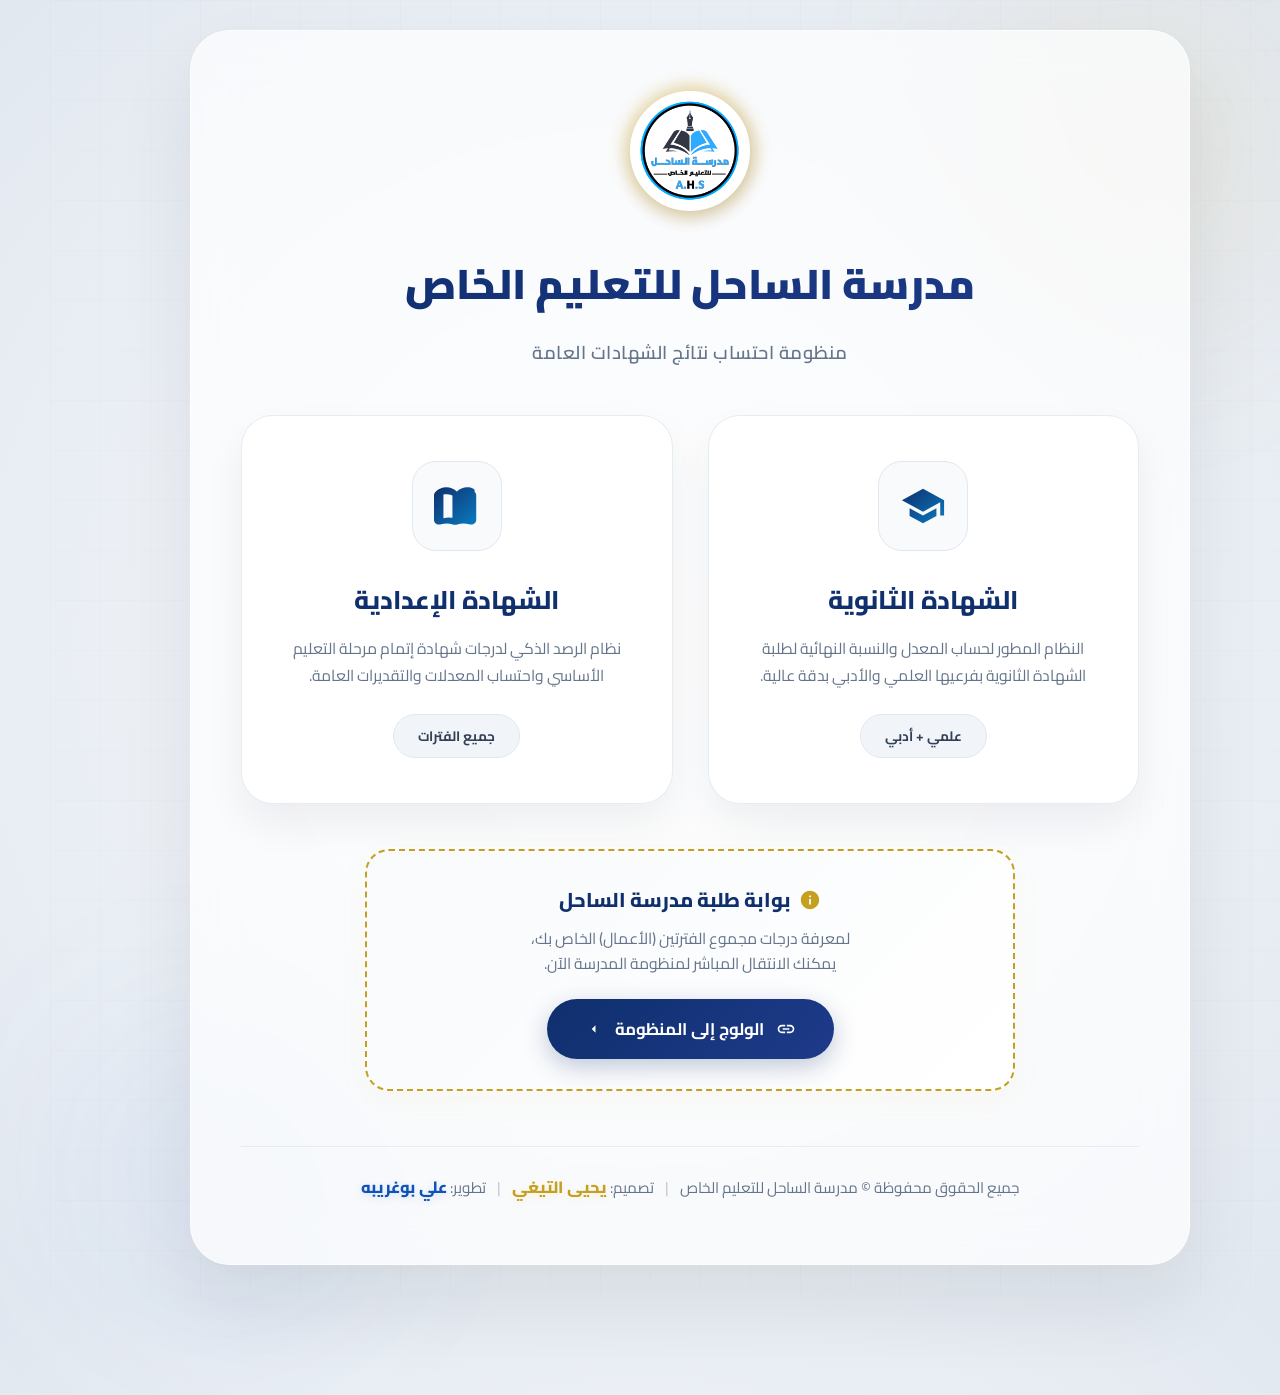
==== index.html @ 8db750b8 "Add files via upload" ====
<!DOCTYPE html>
<html lang="ar" dir="rtl">
<head>
    <meta charset="UTF-8">
    <meta name="viewport" content="width=device-width, initial-scale=1.0">
    <title>منظومة احتساب النتائج | مدرسة الساحل للتعليم الخاص</title>
    <link href="https://fonts.googleapis.com/css2?family=Cairo:wght@300;400;600;700;900&display=swap" rel="stylesheet">
    <style>
        :root {
            --primary-blue: #0f52ba;
            --light-blue: #3b82f6;
            --gold: #c5a020;
            --gold-light: #fbe8a6;
            --gold-gradient: linear-gradient(135deg, #d4af37, #aa841c);
            --white: #ffffff;
            --bg-grey: #f4f6f9;
            --text-dark: #1e293b;
            --text-muted: #64748b;
            --card-shadow: 0 20px 40px rgba(15, 23, 42, 0.06);
        }

        * { 
            margin: 0; 
            padding: 0; 
            box-sizing: border-box; 
        }
        
        body {
            font-family: 'Cairo', sans-serif;
            background: radial-gradient(circle at 50% 50%, #f8fafc 0%, #e2e8f0 100%);
            min-height: 100vh;
            display: flex;
            align-items: center;
            justify-content: center;
            padding: 30px 20px;
            color: var(--text-dark);
            overflow-x: hidden;
            position: relative;
        }

        body::before {
            content: '';
            position: absolute;
            inset: 0;
            background-image: linear-gradient(rgba(15, 82, 186, 0.015) 1px, transparent 1px), 
                              linear-gradient(90deg, rgba(15, 82, 186, 0.015) 1px, transparent 1px);
            background-size: 50px 50px;
            z-index: 0;
        }

        .glow-gold {
            position: absolute;
            width: 500px;
            height: 500px;
            background: radial-gradient(circle, rgba(212, 175, 55, 0.12) 0%, transparent 70%);
            top: -100px;
            right: -50px;
            filter: blur(80px);
            z-index: 0;
            animation: float 12s ease-in-out infinite alternate;
        }

        .glow-blue {
            position: absolute;
            width: 450px;
            height: 450px;
            background: radial-gradient(circle, rgba(59, 130, 246, 0.08) 0%, transparent 70%);
            bottom: -100px;
            left: -50px;
            filter: blur(80px);
            z-index: 0;
            animation: float 10s ease-in-out infinite alternate-reverse;
        }

        @keyframes float {
            0% { transform: translateY(0) scale(1); }
            100% { transform: translateY(25px) scale(1.05); }
        }

        .container {
            width: 100%;
            max-width: 1000px;
            background: rgba(255, 255, 255, 0.7);
            backdrop-filter: blur(20px);
            -webkit-backdrop-filter: blur(20px);
            border: 1px solid rgba(255, 255, 255, 0.6);
            border-radius: 40px;
            padding: 60px 50px;
            text-align: center;
            box-shadow: 0 40px 80px rgba(15, 23, 42, 0.08), 
                        0 4px 20px rgba(212, 175, 55, 0.03);
            z-index: 1;
            position: relative;
        }

        .logo-wrapper { 
            margin-bottom: 25px; 
            position: relative;
            display: inline-block;
        }

        .logo-wrapper::after {
            content: '';
            position: absolute;
            inset: -6px;
            border-radius: 50%;
            background: var(--gold-gradient);
            z-index: -1;
            filter: blur(8px);
            opacity: 0.4;
        }

        .logo-img {
            width: 120px;
            height: 120px;
            border-radius: 50%;
            border: 4px solid var(--white);
            object-fit: cover;
            display: block;
            background: var(--white);
            padding: 2px;
            box-shadow: 0 8px 20px rgba(0,0,0,0.05);
        }

        h1 {
            font-size: 2.6rem;
            font-weight: 900;
            margin-bottom: 12px;
            background: linear-gradient(135deg, #0f2f6d 0%, #1e3a8a 100%);
            -webkit-background-clip: text;
            -webkit-text-fill-color: transparent;
            background-clip: text;
        }

        .subtitle {
            font-size: 1.15rem;
            color: var(--text-muted);
            margin-bottom: 45px;
            font-weight: 600;
            letter-spacing: 0.5px;
        }

        .cards-grid {
            display: grid;
            grid-template-columns: repeat(auto-fit, minmax(320px, 1fr));
            gap: 35px;
            margin-top: 15px;
        }
        
        .card {
            background: var(--white);
            padding: 45px 35px;
            border-radius: 32px;
            text-decoration: none;
            transition: all 0.4s cubic-bezier(0.25, 1, 0.5, 1);
            border: 1px solid rgba(226, 232, 240, 0.8);
            display: flex;
            flex-direction: column;
            align-items: center;
            box-shadow: var(--card-shadow);
            position: relative;
        }

        .card::before {
            content: '';
            position: absolute;
            top: 0;
            left: 0;
            width: 100%;
            height: 6px;
            background: var(--gold-gradient);
            transform: scaleX(0);
            transition: transform 0.4s ease;
            border-top-left-radius: 32px;
            border-top-right-radius: 32px;
        }

        .card:hover::before { 
            transform: scaleX(1); 
        }
        
        .card:hover {
            transform: translateY(-10px);
            box-shadow: 0 30px 60px rgba(212, 175, 55, 0.12), 0 10px 20px rgba(15, 82, 186, 0.03);
            border-color: rgba(212, 175, 55, 0.3);
        }

        .icon-wrapper {
            width: 90px;
            height: 90px;
            border-radius: 24px;
            background: #f8fafc;
            border: 1px solid #e2e8f0;
            display: flex;
            align-items: center;
            justify-content: center;
            margin-bottom: 25px;
            transition: all 0.4s ease;
        }

        .card:hover .icon-wrapper {
            transform: scale(1.05) rotate(5deg);
            background: linear-gradient(135deg, #fffbeb 0%, var(--gold-light) 100%);
            border-color: rgba(212, 175, 55, 0.4);
        }

        .icon-wrapper svg {
            width: 46px;
            height: 46px;
        }

        .icon-primary { fill: url(#blueGrad); }
        .card:hover .icon-primary { fill: url(#goldGrad); }

        .card h2 {
            font-size: 1.6rem;
            font-weight: 800;
            margin-bottom: 12px;
            color: #0f2f6d;
            transition: color 0.3s ease;
        }

        .card:hover h2 {
            color: var(--gold);
        }

        .card p {
            color: var(--text-muted);
            font-size: 0.98rem;
            line-height: 1.7;
            margin-bottom: 25px;
            font-weight: 400;
        }

        .card .badge {
            display: inline-block;
            padding: 8px 24px;
            background: #f1f5f9;
            color: #334155;
            border-radius: 100px;
            font-size: 0.85rem;
            font-weight: 700;
            border: 1px solid #e2e8f0;
            transition: all 0.3s ease;
        }

        .card:hover .badge {
            background: var(--gold-gradient);
            color: var(--white);
            border-color: transparent;
            box-shadow: 0 4px 15px rgba(212, 175, 55, 0.25);
        }

        /* ----------------------------------------------------- */
        /* التنسيقات المطورة لقسم استعلام الطلبة والزر التفاعلي الجديد */
        /* ----------------------------------------------------- */
        .student-portal-section {
            margin-top: 45px;
            text-align: center;
        }

        .student-portal-box {
            display: inline-block;
            background: linear-gradient(135deg, #f8fafc, #ffffff);
            border: 2px dashed #c5a020;
            border-radius: 24px;
            padding: 30px 40px;
            width: 100%;
            max-width: 650px;
            box-shadow: 0 10px 30px rgba(212, 175, 55, 0.05);
            transition: border-color 0.3s ease;
        }

        .student-portal-box:hover {
            border-color: #aa841c;
        }

        .student-portal-title {
            font-size: 1.25rem;
            font-weight: 800;
            color: #0f2f6d;
            margin-bottom: 8px;
            display: flex;
            align-items: center;
            justify-content: center;
            gap: 8px;
        }

        .student-portal-desc {
            font-size: 0.98rem;
            color: #64748b;
            margin-bottom: 22px;
            line-height: 1.6;
        }

        /* الزر الاحترافي مع مؤثرات النقر الذكية */
        .student-portal-btn {
            display: inline-flex;
            align-items: center;
            justify-content: center;
            gap: 12px;
            background: linear-gradient(135deg, #0f2f6d 0%, #1e3a8a 100%);
            color: #ffffff;
            padding: 14px 38px;
            border-radius: 100px;
            text-decoration: none;
            font-weight: 700;
            font-size: 1.05rem;
            box-shadow: 0 8px 25px rgba(15, 47, 109, 0.25);
            position: relative;
            overflow: hidden;
            transition: all 0.3s cubic-bezier(0.25, 1, 0.5, 1);
            cursor: pointer;
        }

        /* تأثير التوهج الخارجي عند تحريك مؤشر الفأرة فوق الزر */
        .student-portal-btn:hover {
            transform: translateY(-4px);
            box-shadow: 0 15px 35px rgba(15, 47, 109, 0.35), 0 0 15px rgba(59, 130, 246, 0.2);
            background: linear-gradient(135deg, #12377e 0%, #2547ab 100%);
        }

        /* الكبس الهيدروليكي المرن والمثالي جداً عند نقر الماوس أو اللمس بالأصبع */
        .student-portal-btn:active {
            transform: translateY(1px) scale(0.97);
            box-shadow: 0 4px 10px rgba(15, 47, 109, 0.2);
            transition: all 0.08s ease; /* سرعة استجابة فائقة للنقر */
        }

        /* تحريك ناعم وممتع للسهم عند الإشارة للزر */
        .student-portal-btn .arrow-svg {
            transition: transform 0.3s cubic-bezier(0.25, 1, 0.5, 1);
        }

        .student-portal-btn:hover .arrow-svg {
            transform: translateX(-5px); /* دفع السهم باتجاه النص تفاعلياً */
        }
        
        .student-portal-btn .btn-svg-link {
            width: 20px;
            height: 20px;
            fill: currentColor;
        }

        /* ----------------------------------------------------- */

        .footer {
            margin-top: 55px;
            font-size: 0.95rem;
            color: var(--text-muted);
            border-top: 1px solid rgba(15, 82, 186, 0.08);
            padding-top: 25px;
        }

        .credit-name {
            font-weight: 800;
            font-size: 1.02rem;
            padding-bottom: 2px;
            transition: all 0.3s ease;
            display: inline-block;
        }
        
        .designer-name {
            color: #c5a020; 
            text-shadow: 0 2px 8px rgba(212, 175, 55, 0.15);
        }
        
        .developer-name {
            color: #0f52ba;
            text-shadow: 0 2px 8px rgba(15, 82, 186, 0.15);
        }

        .credit-name:hover {
            transform: translateY(-2px);
            opacity: 0.9;
        }

        @media (max-width: 768px) {
            .container { padding: 40px 24px; border-radius: 30px; }
            h1 { font-size: 2rem; }
            .subtitle { font-size: 1rem; margin-bottom: 30px; }
            .logo-img { width: 100px; height: 100px; }
            .cards-grid { grid-template-columns: 1fr; gap: 25px; }
            .card { padding: 35px 25px; }
            .student-portal-box { padding: 25px 20px; }
        }
    </style>
</head>
<body>

<div class="glow-gold"></div>
<div class="glow-blue"></div>

<svg style="width:0; height:0; position:absolute;" aria-hidden="true">
    <defs>
        <linearGradient id="blueGrad" x1="0%" y1="0%" x2="100%" y2="100%">
            <stop offset="0%" stop-color="#0f2f6d" />
            <stop offset="100%" stop-color="#0a7bc0" />
        </linearGradient>
        <linearGradient id="goldGrad" x1="0%" y1="0%" x2="100%" y2="100%">
            <stop offset="0%" stop-color="#d4af37" />
            <stop offset="100%" stop-color="#aa841c" />
        </linearGradient>
    </defs>
</svg>

<div class="container">
    <div class="logo-wrapper">
        <img src="assets/logo.jpg" alt="شعار مدرسة الساحل" class="logo-img">
    </div>
    <h1>مدرسة الساحل للتعليم الخاص</h1>
    <p class="subtitle">منظومة احتساب نتائج الشهادات العامة</p>
    
    <div class="cards-grid">
        <a href="secondary/index.html" class="card">
            <div class="icon-wrapper">
                <svg viewBox="0 0 24 24">
                    <path class="icon-primary" d="M12 3L1 9l11 6 9-4.91V17h2V9L12 3zM5 13.18v4L12 21l7-3.82v-4L12 17l-7-3.82z"/>
                </svg>
            </div>
            <h2>الشهادة الثانوية</h2>
            <p>النظام المطور لحساب المعدل والنسبة النهائية لطلبة الشهادة الثانوية بفرعيها العلمي والأدبي بدقة عالية.</p>
            <span class="badge">علمي + أدبي</span>
        </a>

        <a href="preparatory/index.html" class="card">
            <div class="icon-wrapper">
                <svg viewBox="0 0 24 24">
                    <path class="icon-primary" d="M12 4.5C10.55 3.12 8.58 2.25 6.42 2.25S2.29 3.12 0.84 4.5c-.53.51-.84 1.21-.84 1.95v12.7c0 1.63 1.57 2.82 3.14 2.45 2.1-.5 4.43-.85 6.27-.1 1.02.42 2.19.42 3.21 0 1.84-.75 4.17-.4 6.27.1 1.57.37 3.14-.82 3.14-2.45V6.45c0-.74-.31-1.44-.84-1.95C21.71 3.12 19.58 2.25 17.42 2.25s-4.13.87-5.58 2.25zM10.5 18.5c-1.6-.68-3.77-.5-5.58-.09V6.02c1.47-.28 3.23-.15 4.7.48v12z"/>
                </svg>
            </div>
            <h2>الشهادة الإعدادية</h2>
            <p>نظام الرصد الذكي لدرجات شهادة إتمام مرحلة التعليم الأساسي واحتساب المعدلات والتقديرات العامة.</p>
            <span class="badge">جميع الفترات</span>
        </a>
    </div>

    <div class="student-portal-section">
        <div class="student-portal-box">
            <h3 class="student-portal-title">
                <svg style="width:22px; height:22px; fill:#c5a020;" viewBox="0 0 24 24">
                    <path d="M12 2C6.48 2 2 6.48 2 12s4.48 10 10 10 10-4.48 10-10S17.52 2 12 2zm1 15h-2v-6h2v6zm0-8h-2V7h2v2z"/>
                </svg>
                بوابة طلبة مدرسة الساحل
            </h3>
            <p class="student-portal-desc">
                لمعرفة درجات مجموع الفترتين (الأعمال) الخاص بك،<br>
                يمكنك الانتقال المباشر لمنظومة المدرسة الآن.
            </p>
            <a href="https://edu-libya.com/student/estelam.php" target="_blank" class="student-portal-btn">
                <svg class="btn-svg-link" viewBox="0 0 24 24">
                    <path d="M3.9 12c0-1.71 1.39-3.1 3.1-3.1h4V7H7c-2.76 0-5 2.24-5 5s2.24 5 5 5h4v-1.9H7c-1.71 0-3.1-1.39-3.1-3.1zM8 13h8v-2H8v2zm9-6h-4v1.9h4c1.71 0 3.1 1.39 3.1 3.1s-1.39 3.1-3.1 3.1h-4V17h4c2.76 0 5-2.24 5-5s-2.24-5-5-5z"/>
                </svg>
                <span>الولوج إلى المنظومة</span>
                <svg class="arrow-svg" style="width: 18px; height: 18px; fill: currentColor;" viewBox="0 0 24 24">
                    <path d="M14 7l-5 5 5 5V7z"/>
                </svg>
            </a>
        </div>
    </div>

    <div class="footer">
        <p>
            جميع الحقوق محفوظة © مدرسة الساحل للتعليم الخاص 
            <span style="opacity: 0.4; margin: 0 8px;">|</span> 
            تصميم: <span class="credit-name designer-name">يحيى التيغي</span> 
            <span style="opacity: 0.4; margin: 0 8px;">|</span> 
            تطوير: <span class="credit-name developer-name">علي بوغريبه</span>
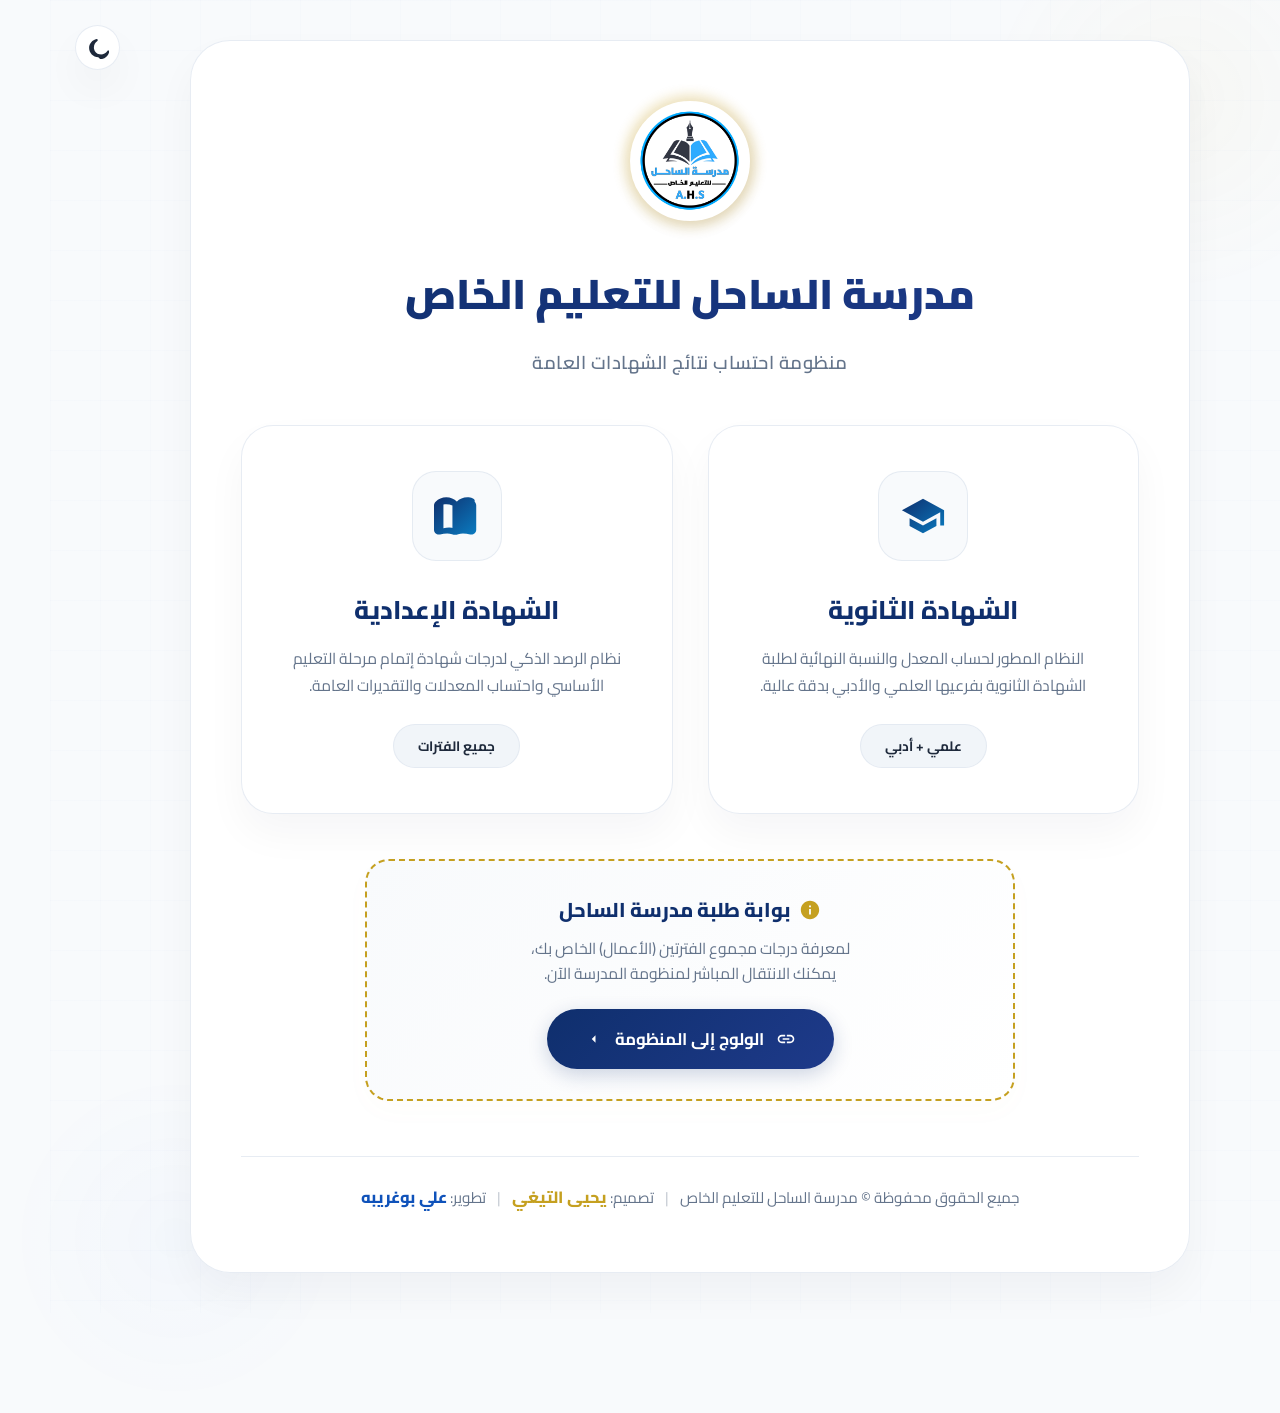
==== commit 5c2f9031: "Add files via upload" ====
--- a/index.html
+++ b/index.html
@@ -2,37 +2,65 @@
 <html lang="ar" dir="rtl">
 <head>
     <meta charset="UTF-8">
-    <meta name="viewport" content="width=device-width, initial-scale=1.0">
+    <meta name="viewport" content="width=device-width, initial-scale=1.0, maximum-scale=1.0, user-scalable=no">
     <title>منظومة احتساب النتائج | مدرسة الساحل للتعليم الخاص</title>
     <link href="https://fonts.googleapis.com/css2?family=Cairo:wght@300;400;600;700;900&display=swap" rel="stylesheet">
     <style>
         :root {
+            /* الألوان الافتراضية (الوضع المضيء) */
+            --bg-body: #f8fafc;
+            --bg-container: rgba(255, 255, 255, 0.96);
+            --bg-card: #ffffff;
+            --bg-badge: #f1f5f9;
+            --bg-portal: linear-gradient(135deg, #f8fafc, #ffffff);
+            --border-color: rgba(226, 232, 240, 0.8);
+            --text-dark: #1e293b;
+            --text-muted: #64748b;
+            --card-title-color: #0f2f6d;
+            --grid-line-color: rgba(15, 82, 186, 0.01);
+            
+            /* ألوان الهوية الثابتة */
             --primary-blue: #0f52ba;
             --light-blue: #3b82f6;
             --gold: #c5a020;
             --gold-light: #fbe8a6;
             --gold-gradient: linear-gradient(135deg, #d4af37, #aa841c);
             --white: #ffffff;
-            --bg-grey: #f4f6f9;
-            --text-dark: #1e293b;
-            --text-muted: #64748b;
-            --card-shadow: 0 20px 40px rgba(15, 23, 42, 0.06);
+            --card-shadow: 0 20px 40px rgba(15, 23, 42, 0.04);
+        }
+
+        /* 🌙 تخصيص ألوان الوضع الليلي عند تفعيل الكلاس dark */
+        [data-theme="dark"] {
+            --bg-body: #0b0f19;
+            --bg-container: rgba(17, 24, 39, 0.95);
+            --bg-card: #1f2937;
+            --bg-badge: #374151;
+            --bg-portal: linear-gradient(135deg, #111827, #1f2937);
+            --border-color: rgba(75, 85, 99, 0.4);
+            --text-dark: #f3f4f6;
+            --text-muted: #9ca3af;
+            --card-title-color: #3b82f6;
+            --grid-line-color: rgba(255, 255, 255, 0.015);
+            --card-shadow: 0 20px 40px rgba(0, 0, 0, 0.3);
         }
 
         * { 
             margin: 0; 
             padding: 0; 
             box-sizing: border-box; 
+            -webkit-tap-highlight-color: transparent;
+            transition: background-color 0.3s ease, border-color 0.3s ease, color 0.3s ease;
         }
         
         body {
             font-family: 'Cairo', sans-serif;
-            background: radial-gradient(circle at 50% 50%, #f8fafc 0%, #e2e8f0 100%);
+            background: var(--bg-body);
             min-height: 100vh;
             display: flex;
+            flex-direction: column;
             align-items: center;
             justify-content: center;
-            padding: 30px 20px;
+            padding: 40px 20px;
             color: var(--text-dark);
             overflow-x: hidden;
             position: relative;
@@ -42,55 +70,91 @@
             content: '';
             position: absolute;
             inset: 0;
-            background-image: linear-gradient(rgba(15, 82, 186, 0.015) 1px, transparent 1px), 
-                              linear-gradient(90deg, rgba(15, 82, 186, 0.015) 1px, transparent 1px);
+            background-image: linear-gradient(var(--grid-line-color) 1px, transparent 1px), 
+                              linear-gradient(90deg, var(--grid-line-color) 1px, transparent 1px);
             background-size: 50px 50px;
             z-index: 0;
+            pointer-events: none;
+        }
+
+        /* 🌗 زر تبديل الوضع (الليلي / المضيء) بتصميم عائم واحترافي */
+        .theme-toggle-btn {
+            position: absolute;
+            top: 25px;
+            left: 25px;
+            width: 45px;
+            height: 45px;
+            border-radius: 50%;
+            background: var(--bg-card);
+            border: 1px solid var(--border-color);
+            cursor: pointer;
+            display: flex;
+            align-items: center;
+            justify-content: center;
+            box-shadow: var(--card-shadow);
+            z-index: 10;
+        }
+
+        .theme-toggle-btn:hover {
+            transform: scale(1.05);
+        }
+
+        .theme-toggle-btn svg {
+            width: 22px;
+            height: 22px;
+            fill: var(--text-dark);
+        }
+
+        /* إخفاء أحد الأيقونات بناءً على الوضع الحالي */
+        .sun-icon { display: none; }
+        [data-theme="dark"] .sun-icon { display: block; fill: #f59e0b; }
+        [data-theme="dark"] .moon-icon { display: none; }
+
+        /* باقي العناصر المحسنة */
+        .glow-gold, .glow-blue {
+            position: absolute;
+            border-radius: 50%;
+            z-index: 0;
+            pointer-events: none;
+            opacity: 0.5;
+            will-change: transform;
         }
 
         .glow-gold {
-            position: absolute;
-            width: 500px;
-            height: 500px;
-            background: radial-gradient(circle, rgba(212, 175, 55, 0.12) 0%, transparent 70%);
+            width: 400px;
+            height: 400px;
+            background: radial-gradient(circle, rgba(212, 175, 55, 0.08) 0%, transparent 70%);
             top: -100px;
             right: -50px;
-            filter: blur(80px);
-            z-index: 0;
             animation: float 12s ease-in-out infinite alternate;
         }
 
         .glow-blue {
-            position: absolute;
-            width: 450px;
-            height: 450px;
-            background: radial-gradient(circle, rgba(59, 130, 246, 0.08) 0%, transparent 70%);
+            width: 350px;
+            height: 350px;
+            background: radial-gradient(circle, rgba(59, 130, 246, 0.05) 0%, transparent 70%);
             bottom: -100px;
             left: -50px;
-            filter: blur(80px);
-            z-index: 0;
             animation: float 10s ease-in-out infinite alternate-reverse;
         }
 
         @keyframes float {
-            0% { transform: translateY(0) scale(1); }
-            100% { transform: translateY(25px) scale(1.05); }
+            0% { transform: translateY(0); }
+            100% { transform: translateY(15px); }
         }
 
         .container {
             width: 100%;
             max-width: 1000px;
-            background: rgba(255, 255, 255, 0.7);
-            backdrop-filter: blur(20px);
-            -webkit-backdrop-filter: blur(20px);
-            border: 1px solid rgba(255, 255, 255, 0.6);
+            background: var(--bg-container);
+            border: 1px solid var(--border-color);
             border-radius: 40px;
             padding: 60px 50px;
             text-align: center;
-            box-shadow: 0 40px 80px rgba(15, 23, 42, 0.08), 
-                        0 4px 20px rgba(212, 175, 55, 0.03);
+            box-shadow: var(--card-shadow);
             z-index: 1;
             position: relative;
+            will-change: transform;
         }
 
         .logo-wrapper { 
@@ -106,8 +170,8 @@
             border-radius: 50%;
             background: var(--gold-gradient);
             z-index: -1;
-            filter: blur(8px);
-            opacity: 0.4;
+            filter: blur(6px);
+            opacity: 0.3;
         }
 
         .logo-img {
@@ -119,27 +183,35 @@
             display: block;
             background: var(--white);
             padding: 2px;
-            box-shadow: 0 8px 20px rgba(0,0,0,0.05);
-        }
-
-        h1 {
-            font-size: 2.6rem;
-            font-weight: 900;
-            margin-bottom: 12px;
-            background: linear-gradient(135deg, #0f2f6d 0%, #1e3a8a 100%);
-            -webkit-background-clip: text;
-            -webkit-text-fill-color: transparent;
-            background-clip: text;
-        }
-
-        .subtitle {
-            font-size: 1.15rem;
-            color: var(--text-muted);
-            margin-bottom: 45px;
-            font-weight: 600;
-            letter-spacing: 0.5px;
-        }
-
+            box-shadow: 0 8px 20px rgba(0,0,0,0.03);
+        }
+
+     h1 {
+    font-size: 2.6rem;
+    font-weight: 900;
+    margin-bottom: 12px;
+    background: linear-gradient(135deg, #0f2f6d 0%, #1e3a8a 100%);
+    -webkit-background-clip: text;
+    -webkit-text-fill-color: transparent;
+    background-clip: text;
+}
+
+/* 🌙 الحل الجذري: تحويل النص إلى لون مضيء وسادة لإلغاء أي اختفاء */
+[data-theme="dark"] h1 {
+    background: none !important;
+    -webkit-background-clip: initial !important;
+    -webkit-text-fill-color: initial !important;
+    background-clip: initial !important;
+    color: #60a5fa !important; /* لون أزرق سماوي مضيء وواضح جداً على الخلفية المظلمة */
+}
+
+.subtitle {
+    font-size: 1.15rem;
+    color: var(--text-muted);
+    margin-bottom: 45px;
+    font-weight: 600;
+    letter-spacing: 0.5px;
+}
         .cards-grid {
             display: grid;
             grid-template-columns: repeat(auto-fit, minmax(320px, 1fr));
@@ -148,12 +220,12 @@
         }
         
         .card {
-            background: var(--white);
+            background: var(--bg-card);
             padding: 45px 35px;
             border-radius: 32px;
             text-decoration: none;
-            transition: all 0.4s cubic-bezier(0.25, 1, 0.5, 1);
-            border: 1px solid rgba(226, 232, 240, 0.8);
+            transition: transform 0.3s cubic-bezier(0.25, 1, 0.5, 1), box-shadow 0.3s ease, border-color 0.3s ease;
+            border: 1px solid var(--border-color);
             display: flex;
             flex-direction: column;
             align-items: center;
@@ -170,18 +242,16 @@
             height: 6px;
             background: var(--gold-gradient);
             transform: scaleX(0);
-            transition: transform 0.4s ease;
+            transition: transform 0.3s ease;
             border-top-left-radius: 32px;
             border-top-right-radius: 32px;
         }
 
-        .card:hover::before { 
-            transform: scaleX(1); 
-        }
+        .card:hover::before { transform: scaleX(1); }
         
         .card:hover {
-            transform: translateY(-10px);
-            box-shadow: 0 30px 60px rgba(212, 175, 55, 0.12), 0 10px 20px rgba(15, 82, 186, 0.03);
+            transform: translateY(-5px);
+            box-shadow: 0 20px 40px rgba(212, 175, 55, 0.08);
             border-color: rgba(212, 175, 55, 0.3);
         }
 
@@ -189,18 +259,19 @@
             width: 90px;
             height: 90px;
             border-radius: 24px;
-            background: #f8fafc;
-            border: 1px solid #e2e8f0;
+            background: var(--bg-body);
+            border: 1px solid var(--border-color);
             display: flex;
             align-items: center;
             justify-content: center;
             margin-bottom: 25px;
-            transition: all 0.4s ease;
+            transition: transform 0.3s ease, background 0.3s ease;
         }
 
         .card:hover .icon-wrapper {
-            transform: scale(1.05) rotate(5deg);
+            transform: scale(1.05) rotate(3deg);
             background: linear-gradient(135deg, #fffbeb 0%, var(--gold-light) 100%);
+            [data-theme="dark"] & { background: #374151; }
             border-color: rgba(212, 175, 55, 0.4);
         }
 
@@ -210,50 +281,42 @@
         }
 
         .icon-primary { fill: url(#blueGrad); }
+        [data-theme="dark"] .icon-primary { fill: #3b82f6; }
         .card:hover .icon-primary { fill: url(#goldGrad); }
 
         .card h2 {
             font-size: 1.6rem;
             font-weight: 800;
             margin-bottom: 12px;
-            color: #0f2f6d;
-            transition: color 0.3s ease;
-        }
-
-        .card:hover h2 {
-            color: var(--gold);
-        }
+            color: var(--card-title-color);
+        }
+
+        .card:hover h2 { color: var(--gold); }
 
         .card p {
             color: var(--text-muted);
             font-size: 0.98rem;
             line-height: 1.7;
             margin-bottom: 25px;
-            font-weight: 400;
         }
 
         .card .badge {
             display: inline-block;
             padding: 8px 24px;
-            background: #f1f5f9;
-            color: #334155;
+            background: var(--bg-badge);
+            color: var(--text-dark);
             border-radius: 100px;
             font-size: 0.85rem;
             font-weight: 700;
-            border: 1px solid #e2e8f0;
-            transition: all 0.3s ease;
+            border: 1px solid var(--border-color);
         }
 
         .card:hover .badge {
             background: var(--gold-gradient);
             color: var(--white);
             border-color: transparent;
-            box-shadow: 0 4px 15px rgba(212, 175, 55, 0.25);
-        }
-
-        /* ----------------------------------------------------- */
-        /* التنسيقات المطورة لقسم استعلام الطلبة والزر التفاعلي الجديد */
-        /* ----------------------------------------------------- */
+        }
+
         .student-portal-section {
             margin-top: 45px;
             text-align: center;
@@ -261,24 +324,19 @@
 
         .student-portal-box {
             display: inline-block;
-            background: linear-gradient(135deg, #f8fafc, #ffffff);
+            background: var(--bg-portal);
             border: 2px dashed #c5a020;
             border-radius: 24px;
             padding: 30px 40px;
             width: 100%;
             max-width: 650px;
-            box-shadow: 0 10px 30px rgba(212, 175, 55, 0.05);
-            transition: border-color 0.3s ease;
-        }
-
-        .student-portal-box:hover {
-            border-color: #aa841c;
+            box-shadow: 0 10px 30px rgba(212, 175, 55, 0.02);
         }
 
         .student-portal-title {
             font-size: 1.25rem;
             font-weight: 800;
-            color: #0f2f6d;
+            color: var(--card-title-color);
             margin-bottom: 8px;
             display: flex;
             align-items: center;
@@ -288,105 +346,80 @@
 
         .student-portal-desc {
             font-size: 0.98rem;
-            color: #64748b;
+            color: var(--text-muted);
             margin-bottom: 22px;
             line-height: 1.6;
         }
 
-        /* الزر الاحترافي مع مؤثرات النقر الذكية */
         .student-portal-btn {
             display: inline-flex;
             align-items: center;
             justify-content: center;
             gap: 12px;
             background: linear-gradient(135deg, #0f2f6d 0%, #1e3a8a 100%);
+            [data-theme="dark"] & { background: linear-gradient(135deg, #3b82f6 0%, #1d4ed8 100%); }
             color: #ffffff;
             padding: 14px 38px;
             border-radius: 100px;
             text-decoration: none;
             font-weight: 700;
             font-size: 1.05rem;
-            box-shadow: 0 8px 25px rgba(15, 47, 109, 0.25);
-            position: relative;
-            overflow: hidden;
-            transition: all 0.3s cubic-bezier(0.25, 1, 0.5, 1);
-            cursor: pointer;
-        }
-
-        /* تأثير التوهج الخارجي عند تحريك مؤشر الفأرة فوق الزر */
+            box-shadow: 0 6px 20px rgba(15, 47, 109, 0.2);
+            transition: all 0.25s ease;
+        }
+
         .student-portal-btn:hover {
-            transform: translateY(-4px);
-            box-shadow: 0 15px 35px rgba(15, 47, 109, 0.35), 0 0 15px rgba(59, 130, 246, 0.2);
-            background: linear-gradient(135deg, #12377e 0%, #2547ab 100%);
-        }
-
-        /* الكبس الهيدروليكي المرن والمثالي جداً عند نقر الماوس أو اللمس بالأصبع */
-        .student-portal-btn:active {
-            transform: translateY(1px) scale(0.97);
-            box-shadow: 0 4px 10px rgba(15, 47, 109, 0.2);
-            transition: all 0.08s ease; /* سرعة استجابة فائقة للنقر */
-        }
-
-        /* تحريك ناعم وممتع للسهم عند الإشارة للزر */
-        .student-portal-btn .arrow-svg {
-            transition: transform 0.3s cubic-bezier(0.25, 1, 0.5, 1);
-        }
-
-        .student-portal-btn:hover .arrow-svg {
-            transform: translateX(-5px); /* دفع السهم باتجاه النص تفاعلياً */
-        }
-        
-        .student-portal-btn .btn-svg-link {
-            width: 20px;
-            height: 20px;
-            fill: currentColor;
-        }
-
-        /* ----------------------------------------------------- */
+            transform: translateY(-2px);
+            box-shadow: 0 10px 25px rgba(15, 47, 109, 0.3);
+        }
+
+        .student-portal-btn .arrow-svg { transition: transform 0.25s ease; }
+        .student-portal-btn:hover .arrow-svg { transform: translateX(-5px); }
+        .student-portal-btn .btn-svg-link { width: 20px; height: 20px; fill: currentColor; }
 
         .footer {
             margin-top: 55px;
             font-size: 0.95rem;
             color: var(--text-muted);
-            border-top: 1px solid rgba(15, 82, 186, 0.08);
+            border-top: 1px solid var(--border-color);
             padding-top: 25px;
         }
 
         .credit-name {
             font-weight: 800;
             font-size: 1.02rem;
-            padding-bottom: 2px;
-            transition: all 0.3s ease;
+            transition: all 0.2s ease;
             display: inline-block;
         }
         
-        .designer-name {
-            color: #c5a020; 
-            text-shadow: 0 2px 8px rgba(212, 175, 55, 0.15);
-        }
-        
-        .developer-name {
-            color: #0f52ba;
-            text-shadow: 0 2px 8px rgba(15, 82, 186, 0.15);
-        }
-
-        .credit-name:hover {
-            transform: translateY(-2px);
-            opacity: 0.9;
-        }
+        .designer-name { color: #c5a020; }
+        .developer-name { color: #0f52ba; [data-theme="dark"] & { color: #60a5fa; } }
+        .credit-name:hover { transform: translateY(-1px); opacity: 0.9; }
 
         @media (max-width: 768px) {
-            .container { padding: 40px 24px; border-radius: 30px; }
-            h1 { font-size: 2rem; }
-            .subtitle { font-size: 1rem; margin-bottom: 30px; }
-            .logo-img { width: 100px; height: 100px; }
-            .cards-grid { grid-template-columns: 1fr; gap: 25px; }
-            .card { padding: 35px 25px; }
-            .student-portal-box { padding: 25px 20px; }
+            body { padding: 20px 14px; justify-content: flex-start; }
+            .container { padding: 40px 20px; border-radius: 26px; margin-top: 50px; }
+            .theme-toggle-btn { top: 15px; left: 15px; width: 40px; height: 40px; }
+            h1 { font-size: 1.75rem; }
+            .subtitle { font-size: 0.98rem; margin-bottom: 30px; }
+            .logo-img { width: 95px; height: 95px; }
+            .cards-grid { grid-template-columns: 1fr; gap: 20px; }
+            .card { padding: 35px 20px; border-radius: 20px; }
+            .student-portal-box { padding: 25px 15px; border-radius: 18px; }
+            .student-portal-btn { width: 100%; padding: 14px 20px; }
         }
     </style>
 </head>
 <body>
+
+<button class="theme-toggle-btn" id="themeToggle" aria-label="تبديل الوضع الليلي">
+    <svg class="moon-icon" viewBox="0 0 24 24">
+        <path d="M12.3 22c-5.5 0-10-4.5-10-10 0-4.8 3.5-8.9 8.2-9.8.5-.1 1 .2 1.2.7.2.5 0 1.1-.4 1.4-2.8 1.9-4.3 5.3-3.6 8.7.6 2.9 2.9 5.2 5.8 5.8 3.4.7 6.8-.8 8.7-3.6.3-.4.9-.6 1.4-.4.5.2.8.7.7 1.2-.9 4.7-5 8.2-9.8 8.2z"/>
+    </svg>
+    <svg class="sun-icon" viewBox="0 0 24 24">
+        <path d="M12 7c-2.8 0-5 2.2-5 5s2.2 5 5 5 5-2.2 5-5-2.2-5-5-5zm0 8c-1.7 0-3-1.3-3-3s1.3-3 3-3 3 1.3 3 3-1.3 3-3 3zm0-11c.6 0 1-.4 1-1V2c0-.6-.4-1-1-1s-1 .4-1 1v1c0 .6.4 1 1 1zm0 16c-.6 0-1 .4-1 1v1c0 .6.4 1 1 1s1-.4 1-1v-1c0-.6-.4-1-1-1zm9-9h-1c-.6 0-1 .4-1 1s.4 1 1 1h1c-.6 0 1-.4 1-1s-.4-1-1-1zm-16 0H4c-.6 0-1 .4-1 1s.4 1 1 1h1c-.6 0 1-.4 1-1s-.4-1-1-1zm14.4-4.8c-.4-.4-1-.4-1.4 0s-.4 1 0 1.4l.7.7c.2.2.4.3.7.3.3 0 .5-.1.7-.3.4-.4.4-1 0-1.4l-.7-.7zm-12.1 12.1l-.7-.7c-.4-.4-1-.4-1.4 0s-.4 1 0 1.4l.7.7c.2.2.5.3.7.3.2 0 .5-.1.7-.3.4-.4.4-1 0-1.4zm0-12.1l-.7.7c-.4.4-.4 1 0 1.4.2.2.4.3.7.3s.5-.1.7-.3l.7-.7c.4-.4.4-1 0-1.4s-1-.4-1.4 0zm11.4 11.4c-.4-.4-1-.4-1.4 0s-.4 1 0 1.4l.7.7c.2.2.5.3.7.3.2 0 .5-.1.7-.3.4-.4.4-1 0-1.4l-.7-.7z"/>
+    </svg>
+</button>
 
 <div class="glow-gold"></div>
 <div class="glow-blue"></div>
@@ -465,4 +498,33 @@
             <span style="opacity: 0.4; margin: 0 8px;">|</span> 
             تصميم: <span class="credit-name designer-name">يحيى التيغي</span> 
             <span style="opacity: 0.4; margin: 0 8px;">|</span> 
-            تطوير: <span class="credit-name developer-name">علي بوغريبه</span>+            تطوير: <span class="credit-name developer-name">علي بوغريبه</span>
+        </p>
+    </div>
+</div>
+
+<script>
+    const themeToggleBtn = document.getElementById('themeToggle');
+    
+    // فحص الذاكرة المحلية لمعرفة ما إذا كان المستخدم قد اختار وضعاً سابقاً
+    const currentTheme = localStorage.getItem('theme');
+    if (currentTheme) {
+        document.documentElement.setAttribute('data-theme', currentTheme);
+    }
+
+    // إضافة مستمع الحدث عند الضغط على الزر
+    themeToggleBtn.addEventListener('click', () => {
+        let theme = document.documentElement.getAttribute('data-theme');
+        
+        if (theme === 'dark') {
+            document.documentElement.setAttribute('data-theme', 'light');
+            localStorage.setItem('theme', 'light');
+        } else {
+            document.documentElement.setAttribute('data-theme', 'dark');
+            localStorage.setItem('theme', 'dark');
+        }
+    });
+</script>
+
+</body>
+</html>
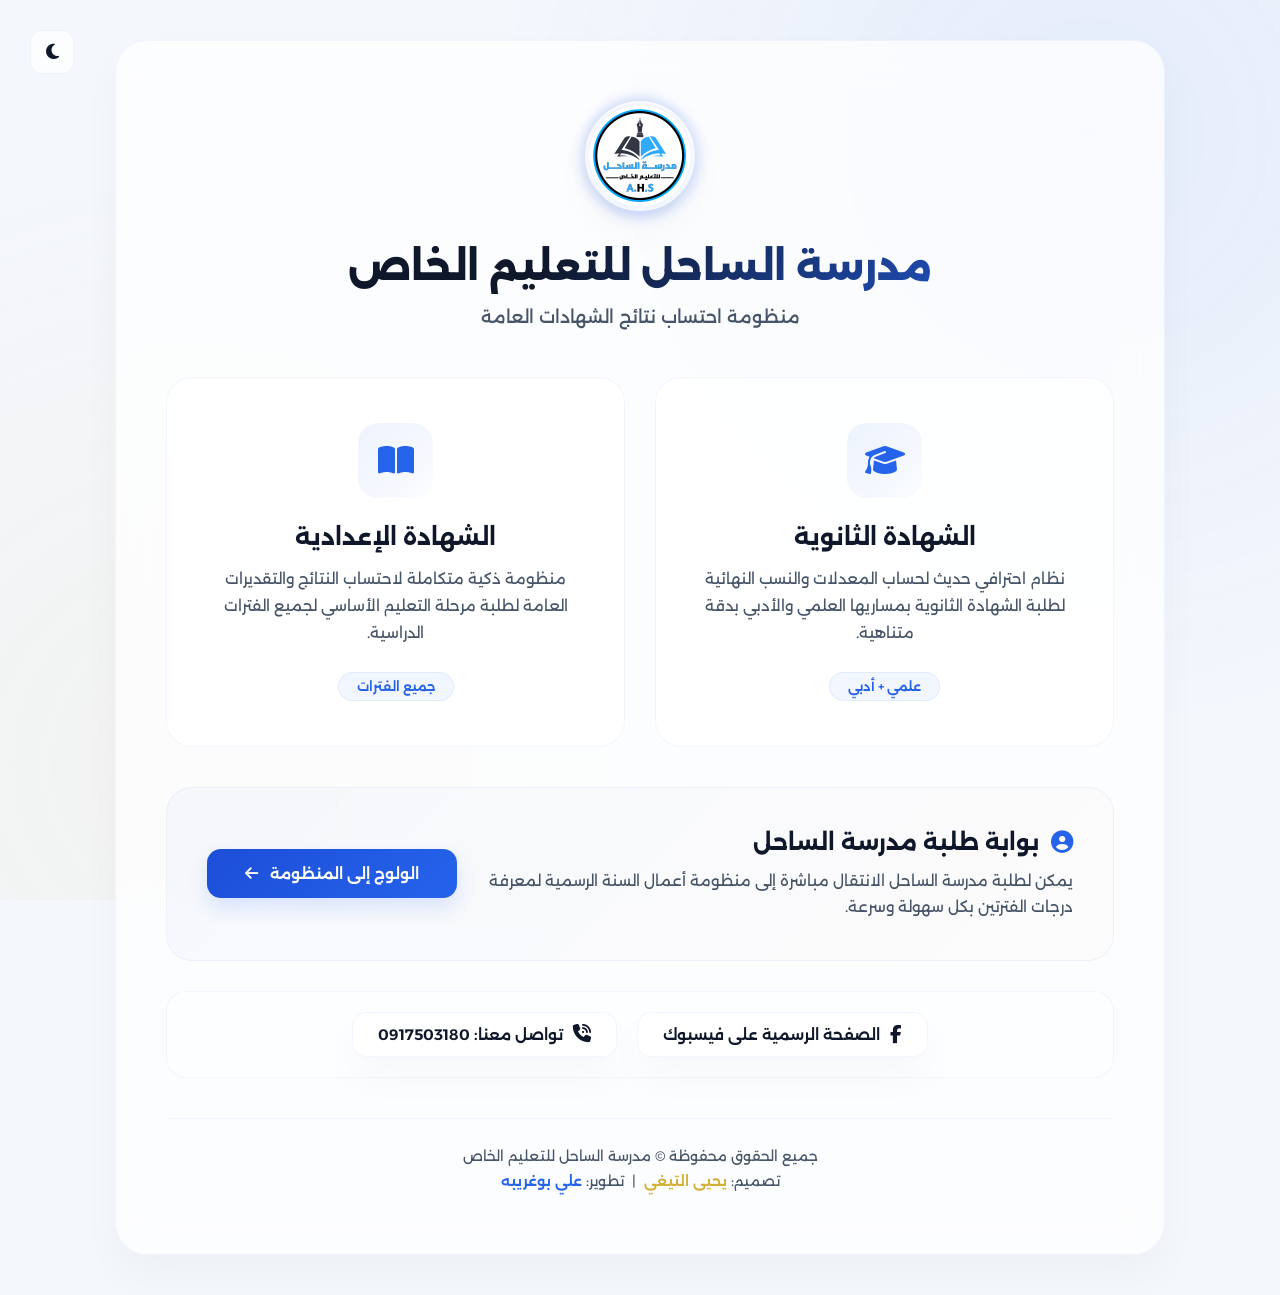
==== commit 33872030: "Add files via upload" ====
--- a/index.html
+++ b/index.html
@@ -1,530 +1,582 @@
 <!DOCTYPE html>
 <html lang="ar" dir="rtl">
+
 <head>
-    <meta charset="UTF-8">
-    <meta name="viewport" content="width=device-width, initial-scale=1.0, maximum-scale=1.0, user-scalable=no">
+    <meta charset="UTF-8" />
+    <meta name="viewport" content="width=device-width, initial-scale=1.0" />
     <title>منظومة احتساب النتائج | مدرسة الساحل للتعليم الخاص</title>
-    <link href="https://fonts.googleapis.com/css2?family=Cairo:wght@300;400;600;700;900&display=swap" rel="stylesheet">
+
+    <!-- Fonts -->
+    <link href="https://fonts.googleapis.com/css2?family=Alexandria:wght@300;400;500;600;700;800;900&display=swap" rel="stylesheet">
+    <!-- FontAwesome Icons for Premium Look -->
+    <link rel="stylesheet" href="https://cdnjs.cloudflare.com/ajax/libs/font-awesome/6.4.0/css/all.min.css">
+
     <style>
         :root {
-            /* الألوان الافتراضية (الوضع المضيء) */
-            --bg-body: #f8fafc;
-            --bg-container: rgba(255, 255, 255, 0.96);
-            --bg-card: #ffffff;
-            --bg-badge: #f1f5f9;
-            --bg-portal: linear-gradient(135deg, #f8fafc, #ffffff);
-            --border-color: rgba(226, 232, 240, 0.8);
-            --text-dark: #1e293b;
-            --text-muted: #64748b;
-            --card-title-color: #0f2f6d;
-            --grid-line-color: rgba(15, 82, 186, 0.01);
+            --bg: #f4f7fc;
+            --card: rgba(255, 255, 255, 0.75);
+            --card-hover: rgba(255, 255, 255, 0.9);
+            --border: rgba(37, 99, 235, 0.06);
+            --border-hover: rgba(212, 160, 23, 0.3);
+            --text: #0f172a;
+            --muted: #475569;
+            --blue: #2563eb;
+            --blue-gradient: linear-gradient(135deg, #1d4ed8, #2563eb);
             
-            /* ألوان الهوية الثابتة */
-            --primary-blue: #0f52ba;
-            --light-blue: #3b82f6;
-            --gold: #c5a020;
-            --gold-light: #fbe8a6;
-            --gold-gradient: linear-gradient(135deg, #d4af37, #aa841c);
-            --white: #ffffff;
-            --card-shadow: 0 20px 40px rgba(15, 23, 42, 0.04);
-        }
-
-        /* 🌙 تخصيص ألوان الوضع الليلي عند تفعيل الكلاس dark */
+            /* التدرج الذهبي الفخم */
+            --gold: #d4af37;
+            --gold-gradient: linear-gradient(135deg, #f3e5ab, #d4af37, #aa841c);
+            --gold-glow: rgba(212, 175, 55, 0.3);
+            
+            --shadow: 0 20px 40px rgba(15, 23, 42, 0.03);
+            --glass: blur(20px);
+        }
+
         [data-theme="dark"] {
-            --bg-body: #0b0f19;
-            --bg-container: rgba(17, 24, 39, 0.95);
-            --bg-card: #1f2937;
-            --bg-badge: #374151;
-            --bg-portal: linear-gradient(135deg, #111827, #1f2937);
-            --border-color: rgba(75, 85, 99, 0.4);
-            --text-dark: #f3f4f6;
-            --text-muted: #9ca3af;
-            --card-title-color: #3b82f6;
-            --grid-line-color: rgba(255, 255, 255, 0.015);
-            --card-shadow: 0 20px 40px rgba(0, 0, 0, 0.3);
-        }
-
-        * { 
-            margin: 0; 
-            padding: 0; 
-            box-sizing: border-box; 
-            -webkit-tap-highlight-color: transparent;
-            transition: background-color 0.3s ease, border-color 0.3s ease, color 0.3s ease;
-        }
-        
+            --bg: #070b12;
+            --card: rgba(15, 23, 42, 0.7);
+            --card-hover: rgba(22, 32, 51, 0.85);
+            --border: rgba(255, 255, 255, 0.04);
+            --border-hover: rgba(212, 175, 55, 0.4);
+            --text: #f8fafc;
+            --muted: #94a3b8;
+            --blue: #60a5fa;
+            --blue-gradient: linear-gradient(135deg, #3b82f6, #60a5fa);
+            --gold-gradient: linear-gradient(135deg, #ffeaa7, #d4af37, #b8901c);
+            --shadow: 0 25px 50px rgba(0, 0, 0, 0.4);
+        }
+
+        * {
+            margin: 0;
+            padding: 0;
+            box-sizing: border-box;
+            transition: background 0.4s cubic-bezier(0.25, 0.8, 0.25, 1), 
+                        border-color 0.4s ease, 
+                        color 0.3s ease, 
+                        box-shadow 0.4s ease, 
+                        transform 0.4s cubic-bezier(0.175, 0.885, 0.32, 1.275);
+        }
+
+        html {
+            scroll-behavior: smooth;
+        }
+
         body {
-            font-family: 'Cairo', sans-serif;
-            background: var(--bg-body);
+            font-family: 'Alexandria', sans-serif;
+            background: var(--bg);
             min-height: 100vh;
             display: flex;
-            flex-direction: column;
             align-items: center;
             justify-content: center;
             padding: 40px 20px;
-            color: var(--text-dark);
             overflow-x: hidden;
             position: relative;
+            color: var(--text);
         }
 
         body::before {
             content: '';
-            position: absolute;
+            position: fixed;
             inset: 0;
-            background-image: linear-gradient(var(--grid-line-color) 1px, transparent 1px), 
-                              linear-gradient(90deg, var(--grid-line-color) 1px, transparent 1px);
-            background-size: 50px 50px;
+            background: 
+                radial-gradient(circle at 85% 15%, rgba(37, 99, 235, 0.07), transparent 45%),
+                radial-gradient(circle at 15% 85%, rgba(212, 175, 55, 0.06), transparent 45%);
             z-index: 0;
             pointer-events: none;
         }
 
-        /* 🌗 زر تبديل الوضع (الليلي / المضيء) بتصميم عائم واحترافي */
-        .theme-toggle-btn {
-            position: absolute;
-            top: 25px;
-            left: 25px;
-            width: 45px;
-            height: 45px;
-            border-radius: 50%;
-            background: var(--bg-card);
-            border: 1px solid var(--border-color);
-            cursor: pointer;
-            display: flex;
-            align-items: center;
-            justify-content: center;
-            box-shadow: var(--card-shadow);
-            z-index: 10;
-        }
-
-        .theme-toggle-btn:hover {
-            transform: scale(1.05);
-        }
-
-        .theme-toggle-btn svg {
-            width: 22px;
-            height: 22px;
-            fill: var(--text-dark);
-        }
-
-        /* إخفاء أحد الأيقونات بناءً على الوضع الحالي */
-        .sun-icon { display: none; }
-        [data-theme="dark"] .sun-icon { display: block; fill: #f59e0b; }
-        [data-theme="dark"] .moon-icon { display: none; }
-
-        /* باقي العناصر المحسنة */
-        .glow-gold, .glow-blue {
-            position: absolute;
-            border-radius: 50%;
-            z-index: 0;
-            pointer-events: none;
-            opacity: 0.5;
-            will-change: transform;
-        }
-
-        .glow-gold {
-            width: 400px;
-            height: 400px;
-            background: radial-gradient(circle, rgba(212, 175, 55, 0.08) 0%, transparent 70%);
-            top: -100px;
-            right: -50px;
-            animation: float 12s ease-in-out infinite alternate;
-        }
-
-        .glow-blue {
-            width: 350px;
-            height: 350px;
-            background: radial-gradient(circle, rgba(59, 130, 246, 0.05) 0%, transparent 70%);
-            bottom: -100px;
-            left: -50px;
-            animation: float 10s ease-in-out infinite alternate-reverse;
-        }
-
-        @keyframes float {
-            0% { transform: translateY(0); }
-            100% { transform: translateY(15px); }
-        }
-
         .container {
             width: 100%;
-            max-width: 1000px;
-            background: var(--bg-container);
-            border: 1px solid var(--border-color);
-            border-radius: 40px;
+            max-width: 1050px;
+            background: var(--card);
+            backdrop-filter: var(--glass);
+            -webkit-backdrop-filter: var(--glass);
+            border: 1px solid var(--border);
+            border-radius: 32px;
             padding: 60px 50px;
+            position: relative;
+            z-index: 2;
+            box-shadow: var(--shadow);
             text-align: center;
-            box-shadow: var(--card-shadow);
-            z-index: 1;
-            position: relative;
-            will-change: transform;
-        }
-
-        .logo-wrapper { 
-            margin-bottom: 25px; 
+        }
+
+        /* زر تبديل الوضع */
+        .theme-toggle {
+            position: absolute;
+            top: 30px;
+            left: 30px;
+            width: 44px;
+            height: 44px;
+            border-radius: 12px;
+            border: 1px solid var(--border);
+            background: var(--card);
+            display: flex;
+            align-items: center;
+            justify-content: center;
+            cursor: pointer;
+            color: var(--text);
+            font-size: 1.1rem;
+            z-index: 10;
+        }
+
+        .theme-toggle:hover {
+            transform: translateY(-2px) rotate(15deg);
+            border-color: var(--gold);
+            color: var(--gold);
+            box-shadow: 0 0 15px var(--gold-glow);
+        }
+
+        .sun { display: none; }
+        [data-theme="dark"] .sun { display: block; }
+        [data-theme="dark"] .moon { display: none; }
+
+        /* شعار المدرسة */
+        .logo-wrapper {
             position: relative;
             display: inline-block;
+            margin-bottom: 25px;
         }
 
         .logo-wrapper::after {
             content: '';
             position: absolute;
-            inset: -6px;
+            inset: -4px;
             border-radius: 50%;
-            background: var(--gold-gradient);
+            background: var(--blue-gradient);
             z-index: -1;
+            opacity: 0.2;
             filter: blur(6px);
-            opacity: 0.3;
-        }
-
-        .logo-img {
-            width: 120px;
-            height: 120px;
+        }
+
+        .logo {
+            width: 110px;
+            height: 110px;
             border-radius: 50%;
-            border: 4px solid var(--white);
             object-fit: cover;
-            display: block;
-            background: var(--white);
-            padding: 2px;
-            box-shadow: 0 8px 20px rgba(0,0,0,0.03);
-        }
-
-     h1 {
-    font-size: 2.6rem;
-    font-weight: 900;
-    margin-bottom: 12px;
-    background: linear-gradient(135deg, #0f2f6d 0%, #1e3a8a 100%);
-    -webkit-background-clip: text;
-    -webkit-text-fill-color: transparent;
-    background-clip: text;
-}
-
-/* 🌙 الحل الجذري: تحويل النص إلى لون مضيء وسادة لإلغاء أي اختفاء */
-[data-theme="dark"] h1 {
-    background: none !important;
-    -webkit-background-clip: initial !important;
-    -webkit-text-fill-color: initial !important;
-    background-clip: initial !important;
-    color: #60a5fa !important; /* لون أزرق سماوي مضيء وواضح جداً على الخلفية المظلمة */
-}
-
-.subtitle {
-    font-size: 1.15rem;
-    color: var(--text-muted);
-    margin-bottom: 45px;
-    font-weight: 600;
-    letter-spacing: 0.5px;
-}
-        .cards-grid {
+            border: 4px solid var(--card);
+            box-shadow: var(--shadow);
+        }
+
+        h1 {
+            font-size: 2.4rem;
+            line-height: 1.4;
+            font-weight: 800;
+            margin-bottom: 12px;
+            background: linear-gradient(135deg, var(--text) 40%, var(--blue) 100%);
+            -webkit-background-clip: text;
+            -webkit-text-fill-color: transparent;
+        }
+
+        [data-theme="dark"] h1 {
+            background: linear-gradient(135deg, #ffffff 50%, #93c5fd 100%);
+            -webkit-background-clip: text;
+            -webkit-text-fill-color: transparent;
+        }
+
+        .subtitle {
+            color: var(--muted);
+            font-size: 1.1rem;
+            margin-bottom: 50px;
+            font-weight: 500;
+        }
+
+        /* شبكة الكروت الاحترافية المتجاوبة */
+        .cards {
             display: grid;
-            grid-template-columns: repeat(auto-fit, minmax(320px, 1fr));
-            gap: 35px;
-            margin-top: 15px;
-        }
-        
+            grid-template-columns: repeat(2, 1fr);
+            gap: 30px;
+            margin-bottom: 40px;
+        }
+
         .card {
-            background: var(--bg-card);
+            background: var(--card);
+            border: 1px solid var(--border);
+            border-radius: 26px;
             padding: 45px 35px;
-            border-radius: 32px;
             text-decoration: none;
-            transition: transform 0.3s cubic-bezier(0.25, 1, 0.5, 1), box-shadow 0.3s ease, border-color 0.3s ease;
-            border: 1px solid var(--border-color);
+            color: var(--text);
             display: flex;
             flex-direction: column;
             align-items: center;
-            box-shadow: var(--card-shadow);
             position: relative;
         }
 
-        .card::before {
-            content: '';
-            position: absolute;
-            top: 0;
-            left: 0;
-            width: 100%;
-            height: 6px;
-            background: var(--gold-gradient);
-            transform: scaleX(0);
-            transition: transform 0.3s ease;
-            border-top-left-radius: 32px;
-            border-top-right-radius: 32px;
-        }
-
-        .card:hover::before { transform: scaleX(1); }
-        
         .card:hover {
-            transform: translateY(-5px);
-            box-shadow: 0 20px 40px rgba(212, 175, 55, 0.08);
-            border-color: rgba(212, 175, 55, 0.3);
-        }
-
-        .icon-wrapper {
-            width: 90px;
-            height: 90px;
-            border-radius: 24px;
-            background: var(--bg-body);
-            border: 1px solid var(--border-color);
+            transform: translateY(-8px);
+            background: var(--card-hover);
+            border-color: var(--border-hover);
+            box-shadow: 0 25px 45px rgba(212, 175, 55, 0.08);
+        }
+
+        .icon {
+            width: 75px;
+            height: 75px;
+            border-radius: 20px;
+            background: linear-gradient(135deg, rgba(37, 99, 235, 0.08), rgba(37, 99, 235, 0.02));
+            color: var(--blue);
             display: flex;
             align-items: center;
             justify-content: center;
             margin-bottom: 25px;
-            transition: transform 0.3s ease, background 0.3s ease;
-        }
-
-        .card:hover .icon-wrapper {
-            transform: scale(1.05) rotate(3deg);
-            background: linear-gradient(135deg, #fffbeb 0%, var(--gold-light) 100%);
-            [data-theme="dark"] & { background: #374151; }
-            border-color: rgba(212, 175, 55, 0.4);
-        }
-
-        .icon-wrapper svg {
-            width: 46px;
-            height: 46px;
-        }
-
-        .icon-primary { fill: url(#blueGrad); }
-        [data-theme="dark"] .icon-primary { fill: #3b82f6; }
-        .card:hover .icon-primary { fill: url(#goldGrad); }
+            font-size: 2rem;
+            transition: all 0.4s cubic-bezier(0.175, 0.885, 0.32, 1.275);
+        }
+
+        /* التفاعل الذهبي للأيقونات */
+        .card:hover .icon {
+            background: var(--gold-gradient);
+            color: #000 !important;
+            transform: scale(1.12) rotate(-8deg);
+            box-shadow: 0 10px 25px var(--gold-glow);
+        }
+
+        [data-theme="dark"] .card:hover .icon {
+            color: #111827 !important;
+        }
 
         .card h2 {
-            font-size: 1.6rem;
-            font-weight: 800;
+            font-size: 1.45rem;
+            margin-bottom: 14px;
+            font-weight: 700;
+        }
+
+        .card p {
+            color: var(--muted);
+            line-height: 1.8;
+            font-size: .95rem;
+            margin-bottom: 25px;
+            flex-grow: 1;
+        }
+
+        .badge {
+            display: inline-flex;
+            align-items: center;
+            padding: 6px 18px;
+            border-radius: 100px;
+            background: rgba(37, 99, 235, 0.06);
+            color: var(--blue);
+            font-weight: 600;
+            font-size: .8rem;
+            border: 1px solid rgba(37, 99, 235, 0.08);
+        }
+
+        .card:hover .badge {
+            background: rgba(212, 175, 55, 0.12);
+            color: var(--gold);
+            border-color: rgba(212, 175, 55, 0.2);
+        }
+
+        /* بوابة الطلبة */
+        .portal {
+            padding: 40px;
+            border-radius: 26px;
+            background: linear-gradient(135deg, rgba(37, 99, 235, 0.03), rgba(212, 175, 55, 0.02));
+            border: 1px solid var(--border);
+            text-align: right;
+            display: flex;
+            justify-content: space-between;
+            align-items: center;
+            gap: 30px;
+            margin-bottom: 30px;
+        }
+
+        .portal-content {
+            flex: 1;
+        }
+
+        .portal h3 {
+            font-size: 1.4rem;
             margin-bottom: 12px;
-            color: var(--card-title-color);
-        }
-
-        .card:hover h2 { color: var(--gold); }
-
-        .card p {
-            color: var(--text-muted);
-            font-size: 0.98rem;
+            font-weight: 700;
+            display: flex;
+            align-items: center;
+            gap: 12px;
+        }
+
+        .portal h3 i {
+            color: var(--blue);
+            transition: transform 0.4s ease;
+        }
+
+        .portal:hover h3 i {
+            color: var(--gold);
+            transform: scale(1.2) rotate(10deg);
+        }
+
+        .portal p {
+            color: var(--muted);
             line-height: 1.7;
-            margin-bottom: 25px;
-        }
-
-        .card .badge {
-            display: inline-block;
-            padding: 8px 24px;
-            background: var(--bg-badge);
-            color: var(--text-dark);
-            border-radius: 100px;
-            font-size: 0.85rem;
-            font-weight: 700;
-            border: 1px solid var(--border-color);
-        }
-
-        .card:hover .badge {
-            background: var(--gold-gradient);
-            color: var(--white);
-            border-color: transparent;
-        }
-
-        .student-portal-section {
-            margin-top: 45px;
-            text-align: center;
-        }
-
-        .student-portal-box {
-            display: inline-block;
-            background: var(--bg-portal);
-            border: 2px dashed #c5a020;
-            border-radius: 24px;
-            padding: 30px 40px;
-            width: 100%;
-            max-width: 650px;
-            box-shadow: 0 10px 30px rgba(212, 175, 55, 0.02);
-        }
-
-        .student-portal-title {
-            font-size: 1.25rem;
-            font-weight: 800;
-            color: var(--card-title-color);
-            margin-bottom: 8px;
-            display: flex;
-            align-items: center;
-            justify-content: center;
-            gap: 8px;
-        }
-
-        .student-portal-desc {
-            font-size: 0.98rem;
-            color: var(--text-muted);
-            margin-bottom: 22px;
-            line-height: 1.6;
-        }
-
-        .student-portal-btn {
+            font-size: 0.95rem;
+        }
+
+        .portal-btn {
             display: inline-flex;
             align-items: center;
             justify-content: center;
             gap: 12px;
-            background: linear-gradient(135deg, #0f2f6d 0%, #1e3a8a 100%);
-            [data-theme="dark"] & { background: linear-gradient(135deg, #3b82f6 0%, #1d4ed8 100%); }
-            color: #ffffff;
-            padding: 14px 38px;
-            border-radius: 100px;
+            background: var(--blue-gradient);
+            color: white !important;
             text-decoration: none;
-            font-weight: 700;
-            font-size: 1.05rem;
-            box-shadow: 0 6px 20px rgba(15, 47, 109, 0.2);
-            transition: all 0.25s ease;
-        }
-
-        .student-portal-btn:hover {
-            transform: translateY(-2px);
-            box-shadow: 0 10px 25px rgba(15, 47, 109, 0.3);
-        }
-
-        .student-portal-btn .arrow-svg { transition: transform 0.25s ease; }
-        .student-portal-btn:hover .arrow-svg { transform: translateX(-5px); }
-        .student-portal-btn .btn-svg-link { width: 20px; height: 20px; fill: currentColor; }
-
+            padding: 15px 38px;
+            border-radius: 14px;
+            font-weight: 600;
+            font-size: 0.95rem;
+            box-shadow: 0 10px 20px rgba(37, 99, 235, 0.15);
+            white-space: nowrap;
+        }
+
+        .portal-btn:hover {
+            transform: translateY(-3px);
+            background: var(--gold-gradient);
+            color: #000 !important;
+            box-shadow: 0 12px 25px var(--gold-glow);
+        }
+
+        .portal-btn i {
+            transition: transform 0.3s ease;
+        }
+        .portal-btn:hover i {
+            transform: translateX(-5px);
+        }
+
+        /* 📞 قسم معلومات التواصل المطور والمحاذي للمنظومة */
+        .school-contact-bar {
+            display: flex;
+            justify-content: center;
+            align-items: center;
+            gap: 20px;
+            margin-top: 20px;
+            padding: 20px;
+            background: rgba(255, 255, 255, 0.3);
+            border-radius: 20px;
+            border: 1px solid var(--border);
+        }
+
+        [data-theme="dark"] .school-contact-bar {
+            background: rgba(15, 23, 42, 0.3);
+        }
+
+        .contact-link {
+            display: inline-flex;
+            align-items: center;
+            gap: 10px;
+            padding: 12px 25px;
+            border-radius: 14px;
+            text-decoration: none;
+            font-weight: 600;
+            font-size: 0.95rem;
+            color: var(--text);
+            border: 1px solid var(--border);
+            background: var(--card);
+            box-shadow: var(--shadow);
+        }
+
+        /* تأثير التمرير على روابط التواصل */
+        .contact-link.fb:hover {
+            transform: translateY(-3px);
+            border-color: #1877f2;
+            color: #1877f2;
+            box-shadow: 0 10px 20px rgba(24, 119, 242, 0.15);
+        }
+        
+        .contact-link.phone:hover {
+            transform: translateY(-3px);
+            border-color: var(--gold);
+            color: var(--gold-dark);
+            box-shadow: 0 10px 20px var(--gold-glow);
+        }
+
+        [data-theme="dark"] .contact-link.phone:hover {
+            color: var(--gold);
+        }
+
+        .contact-link i {
+            font-size: 1.15rem;
+        }
+
+        /* التذييل */
         .footer {
-            margin-top: 55px;
-            font-size: 0.95rem;
-            color: var(--text-muted);
-            border-top: 1px solid var(--border-color);
+            margin-top: 40px;
             padding-top: 25px;
-        }
-
-        .credit-name {
-            font-weight: 800;
-            font-size: 1.02rem;
-            transition: all 0.2s ease;
-            display: inline-block;
-        }
-        
-        .designer-name { color: #c5a020; }
-        .developer-name { color: #0f52ba; [data-theme="dark"] & { color: #60a5fa; } }
-        .credit-name:hover { transform: translateY(-1px); opacity: 0.9; }
-
-        @media (max-width: 768px) {
-            body { padding: 20px 14px; justify-content: flex-start; }
-            .container { padding: 40px 20px; border-radius: 26px; margin-top: 50px; }
-            .theme-toggle-btn { top: 15px; left: 15px; width: 40px; height: 40px; }
-            h1 { font-size: 1.75rem; }
-            .subtitle { font-size: 0.98rem; margin-bottom: 30px; }
-            .logo-img { width: 95px; height: 95px; }
-            .cards-grid { grid-template-columns: 1fr; gap: 20px; }
-            .card { padding: 35px 20px; border-radius: 20px; }
-            .student-portal-box { padding: 25px 15px; border-radius: 18px; }
-            .student-portal-btn { width: 100%; padding: 14px 20px; }
+            border-top: 1px solid var(--border);
+            color: var(--muted);
+            font-size: .88rem;
+            line-height: 1.8;
+        }
+
+        .footer strong {
+            color: var(--gold);
+            font-weight: 600;
+        }
+
+        .footer .dev {
+            color: var(--blue);
+            font-weight: 600;
+        }
+
+        /* 📱 التجاوب المطور بالكامل للهواتف والشاشات الصغيرة */
+        @media(max-width: 900px) {
+            .cards {
+                grid-template-columns: 1fr;
+                gap: 20px;
+            }
+
+            .portal {
+                flex-direction: column;
+                text-align: center;
+                padding: 35px 25px;
+            }
+
+            .portal h3 {
+                justify-content: center;
+            }
+
+            .portal-btn {
+                width: 100%;
+            }
+
+            .school-contact-bar {
+                flex-direction: column;
+                gap: 12px;
+                padding: 15px;
+            }
+
+            .contact-link {
+                width: 100%;
+                justify-content: center;
+            }
+        }
+
+        @media(max-width: 600px) {
+            body {
+                padding: 15px 10px;
+            }
+
+            .container {
+                padding: 40px 20px;
+                border-radius: 24px;
+            }
+
+            h1 {
+                font-size: 1.75rem;
+            }
+
+            .subtitle {
+                font-size: 0.95rem;
+                margin-bottom: 35px;
+            }
+
+            .card {
+                padding: 35px 20px;
+            }
+
+            .theme-toggle {
+                top: 20px;
+                left: 20px;
+                width: 40px;
+                height: 40px;
+            }
         }
     </style>
 </head>
+
 <body>
 
-<button class="theme-toggle-btn" id="themeToggle" aria-label="تبديل الوضع الليلي">
-    <svg class="moon-icon" viewBox="0 0 24 24">
-        <path d="M12.3 22c-5.5 0-10-4.5-10-10 0-4.8 3.5-8.9 8.2-9.8.5-.1 1 .2 1.2.7.2.5 0 1.1-.4 1.4-2.8 1.9-4.3 5.3-3.6 8.7.6 2.9 2.9 5.2 5.8 5.8 3.4.7 6.8-.8 8.7-3.6.3-.4.9-.6 1.4-.4.5.2.8.7.7 1.2-.9 4.7-5 8.2-9.8 8.2z"/>
-    </svg>
-    <svg class="sun-icon" viewBox="0 0 24 24">
-        <path d="M12 7c-2.8 0-5 2.2-5 5s2.2 5 5 5 5-2.2 5-5-2.2-5-5-5zm0 8c-1.7 0-3-1.3-3-3s1.3-3 3-3 3 1.3 3 3-1.3 3-3 3zm0-11c.6 0 1-.4 1-1V2c0-.6-.4-1-1-1s-1 .4-1 1v1c0 .6.4 1 1 1zm0 16c-.6 0-1 .4-1 1v1c0 .6.4 1 1 1s1-.4 1-1v-1c0-.6-.4-1-1-1zm9-9h-1c-.6 0-1 .4-1 1s.4 1 1 1h1c-.6 0 1-.4 1-1s-.4-1-1-1zm-16 0H4c-.6 0-1 .4-1 1s.4 1 1 1h1c-.6 0 1-.4 1-1s-.4-1-1-1zm14.4-4.8c-.4-.4-1-.4-1.4 0s-.4 1 0 1.4l.7.7c.2.2.4.3.7.3.3 0 .5-.1.7-.3.4-.4.4-1 0-1.4l-.7-.7zm-12.1 12.1l-.7-.7c-.4-.4-1-.4-1.4 0s-.4 1 0 1.4l.7.7c.2.2.5.3.7.3.2 0 .5-.1.7-.3.4-.4.4-1 0-1.4zm0-12.1l-.7.7c-.4.4-.4 1 0 1.4.2.2.4.3.7.3s.5-.1.7-.3l.7-.7c.4-.4.4-1 0-1.4s-1-.4-1.4 0zm11.4 11.4c-.4-.4-1-.4-1.4 0s-.4 1 0 1.4l.7.7c.2.2.5.3.7.3.2 0 .5-.1.7-.3.4-.4.4-1 0-1.4l-.7-.7z"/>
-    </svg>
-</button>
-
-<div class="glow-gold"></div>
-<div class="glow-blue"></div>
-
-<svg style="width:0; height:0; position:absolute;" aria-hidden="true">
-    <defs>
-        <linearGradient id="blueGrad" x1="0%" y1="0%" x2="100%" y2="100%">
-            <stop offset="0%" stop-color="#0f2f6d" />
-            <stop offset="100%" stop-color="#0a7bc0" />
-        </linearGradient>
-        <linearGradient id="goldGrad" x1="0%" y1="0%" x2="100%" y2="100%">
-            <stop offset="0%" stop-color="#d4af37" />
-            <stop offset="100%" stop-color="#aa841c" />
-        </linearGradient>
-    </defs>
-</svg>
-
-<div class="container">
-    <div class="logo-wrapper">
-        <img src="assets/logo.jpg" alt="شعار مدرسة الساحل" class="logo-img">
-    </div>
-    <h1>مدرسة الساحل للتعليم الخاص</h1>
-    <p class="subtitle">منظومة احتساب نتائج الشهادات العامة</p>
-    
-    <div class="cards-grid">
-        <a href="secondary/index.html" class="card">
-            <div class="icon-wrapper">
-                <svg viewBox="0 0 24 24">
-                    <path class="icon-primary" d="M12 3L1 9l11 6 9-4.91V17h2V9L12 3zM5 13.18v4L12 21l7-3.82v-4L12 17l-7-3.82z"/>
-                </svg>
+    <!-- زر تبديل المظهر -->
+    <button class="theme-toggle" id="themeToggle" aria-label="تبديل الوضع">
+        <i class="fa-solid fa-moon moon"></i>
+        <i class="fa-solid fa-sun sun"></i>
+    </button>
+
+    <div class="container">
+
+        <!-- الشعار الفخم -->
+        <div class="logo-wrapper">
+            <img src="assets/logo.jpg" class="logo" alt="شعار مدرسة الساحل">
+        </div>
+
+        <h1>مدرسة الساحل للتعليم الخاص</h1>
+        <p class="subtitle">منظومة احتساب نتائج الشهادات العامة</p>
+
+        <!-- شبكة الكروت المتفاعلة ذهنياً -->
+        <div class="cards">
+
+            <!-- كارت الثانوية -->
+            <a href="secondary/index.html" class="card">
+                <div class="icon">
+                    <i class="fa-solid fa-graduation-cap"></i>
+                </div>
+                <h2>الشهادة الثانوية</h2>
+                <p>نظام احترافي حديث لحساب المعدلات والنسب النهائية لطلبة الشهادة الثانوية بمساريها العلمي والأدبي بدقة متناهية.</p>
+                <span class="badge">علمي + أدبي</span>
+            </a>
+
+            <!-- كارت الإعدادية -->
+            <a href="preparatory/index.html" class="card">
+                <div class="icon">
+                    <i class="fa-solid fa-book-open"></i>
+                </div>
+                <h2>الشهادة الإعدادية</h2>
+                <p>منظومة ذكية متكاملة لاحتساب النتائج والتقديرات العامة لطلبة مرحلة التعليم الأساسي لجميع الفترات الدراسية.</p>
+                <span class="badge">جميع الفترات</span>
+            </a>
+
+        </div>
+
+        <!-- بوابة الطلبة المتجاوبة -->
+        <div class="portal">
+            <div class="portal-content">
+                <h3>
+                    <i class="fa-solid fa-circle-user"></i>
+                    بوابة طلبة مدرسة الساحل
+                </h3>
+                <p>يمكن لطلبة مدرسة الساحل الانتقال مباشرة إلى منظومة أعمال السنة الرسمية لمعرفة درجات الفترتين بكل سهولة وسرعة.</p>
             </div>
-            <h2>الشهادة الثانوية</h2>
-            <p>النظام المطور لحساب المعدل والنسبة النهائية لطلبة الشهادة الثانوية بفرعيها العلمي والأدبي بدقة عالية.</p>
-            <span class="badge">علمي + أدبي</span>
-        </a>
-
-        <a href="preparatory/index.html" class="card">
-            <div class="icon-wrapper">
-                <svg viewBox="0 0 24 24">
-                    <path class="icon-primary" d="M12 4.5C10.55 3.12 8.58 2.25 6.42 2.25S2.29 3.12 0.84 4.5c-.53.51-.84 1.21-.84 1.95v12.7c0 1.63 1.57 2.82 3.14 2.45 2.1-.5 4.43-.85 6.27-.1 1.02.42 2.19.42 3.21 0 1.84-.75 4.17-.4 6.27.1 1.57.37 3.14-.82 3.14-2.45V6.45c0-.74-.31-1.44-.84-1.95C21.71 3.12 19.58 2.25 17.42 2.25s-4.13.87-5.58 2.25zM10.5 18.5c-1.6-.68-3.77-.5-5.58-.09V6.02c1.47-.28 3.23-.15 4.7.48v12z"/>
-                </svg>
-            </div>
-            <h2>الشهادة الإعدادية</h2>
-            <p>نظام الرصد الذكي لدرجات شهادة إتمام مرحلة التعليم الأساسي واحتساب المعدلات والتقديرات العامة.</p>
-            <span class="badge">جميع الفترات</span>
-        </a>
-    </div>
-
-    <div class="student-portal-section">
-        <div class="student-portal-box">
-            <h3 class="student-portal-title">
-                <svg style="width:22px; height:22px; fill:#c5a020;" viewBox="0 0 24 24">
-                    <path d="M12 2C6.48 2 2 6.48 2 12s4.48 10 10 10 10-4.48 10-10S17.52 2 12 2zm1 15h-2v-6h2v6zm0-8h-2V7h2v2z"/>
-                </svg>
-                بوابة طلبة مدرسة الساحل
-            </h3>
-            <p class="student-portal-desc">
-                لمعرفة درجات مجموع الفترتين (الأعمال) الخاص بك،<br>
-                يمكنك الانتقال المباشر لمنظومة المدرسة الآن.
-            </p>
-            <a href="https://edu-libya.com/student/estelam.php" target="_blank" class="student-portal-btn">
-                <svg class="btn-svg-link" viewBox="0 0 24 24">
-                    <path d="M3.9 12c0-1.71 1.39-3.1 3.1-3.1h4V7H7c-2.76 0-5 2.24-5 5s2.24 5 5 5h4v-1.9H7c-1.71 0-3.1-1.39-3.1-3.1zM8 13h8v-2H8v2zm9-6h-4v1.9h4c1.71 0 3.1 1.39 3.1 3.1s-1.39 3.1-3.1 3.1h-4V17h4c2.76 0 5-2.24 5-5s-2.24-5-5-5z"/>
-                </svg>
-                <span>الولوج إلى المنظومة</span>
-                <svg class="arrow-svg" style="width: 18px; height: 18px; fill: currentColor;" viewBox="0 0 24 24">
-                    <path d="M14 7l-5 5 5 5V7z"/>
-                </svg>
+            <a href="https://edu-libya.com/student/estelam.php" target="_blank" class="portal-btn">
+                الولوج إلى المنظومة 
+                <i class="fa-solid fa-arrow-left"></i>
             </a>
         </div>
+
+        <!-- 📞 شريط التواصل الاحترافي المضاف حديثاً -->
+        <div class="school-contact-bar">
+            <a href="https://www.facebook.com/alsahaalschool" target="_blank" class="contact-link fb">
+                <i class="fa-brands fa-facebook-f"></i>
+                <span>الصفحة الرسمية على فيسبوك</span>
+            </a>
+            <a href="tel:0917503180" class="contact-link phone">
+                <i class="fa-solid fa-phone-volume"></i>
+                <span>تواصل معنا: 0917503180</span>
+            </a>
+        </div>
+
+        <!-- فوتر منظم -->
+        <div class="footer">
+            جميع الحقوق محفوظة © مدرسة الساحل للتعليم الخاص
+            <br>
+            تصميم: <strong>يحيى التيغي</strong> 
+            &nbsp;|&nbsp; 
+            تطوير: <span class="dev">علي بوغريبه</span>
+        </div>
+
     </div>
 
-    <div class="footer">
-        <p>
-            جميع الحقوق محفوظة © مدرسة الساحل للتعليم الخاص 
-            <span style="opacity: 0.4; margin: 0 8px;">|</span> 
-            تصميم: <span class="credit-name designer-name">يحيى التيغي</span> 
-            <span style="opacity: 0.4; margin: 0 8px;">|</span> 
-            تطوير: <span class="credit-name developer-name">علي بوغريبه</span>
-        </p>
-    </div>
-</div>
-
-<script>
-    const themeToggleBtn = document.getElementById('themeToggle');
-    
-    // فحص الذاكرة المحلية لمعرفة ما إذا كان المستخدم قد اختار وضعاً سابقاً
-    const currentTheme = localStorage.getItem('theme');
-    if (currentTheme) {
-        document.documentElement.setAttribute('data-theme', currentTheme);
-    }
-
-    // إضافة مستمع الحدث عند الضغط على الزر
-    themeToggleBtn.addEventListener('click', () => {
-        let theme = document.documentElement.getAttribute('data-theme');
-        
-        if (theme === 'dark') {
-            document.documentElement.setAttribute('data-theme', 'light');
-            localStorage.setItem('theme', 'light');
-        } else {
-            document.documentElement.setAttribute('data-theme', 'dark');
-            localStorage.setItem('theme', 'dark');
-        }
-    });
-</script>
+    <!-- جافاسكربت حفظ المظهر الداكن/الفاتح -->
+    <script>
+        const themeToggle = document.getElementById('themeToggle');
+        const savedTheme = localStorage.getItem('theme') || 'light';
+
+        document.documentElement.setAttribute('data-theme', savedTheme);
+
+        themeToggle.addEventListener('click', () => {
+            const currentTheme = document.documentElement.getAttribute('data-theme');
+            const newTheme = currentTheme === 'dark' ? 'light' : 'dark';
+            
+            document.documentElement.setAttribute('data-theme', newTheme);
+            localStorage.setItem('theme', newTheme);
+        });
+    </script>
 
 </body>
+
 </html>
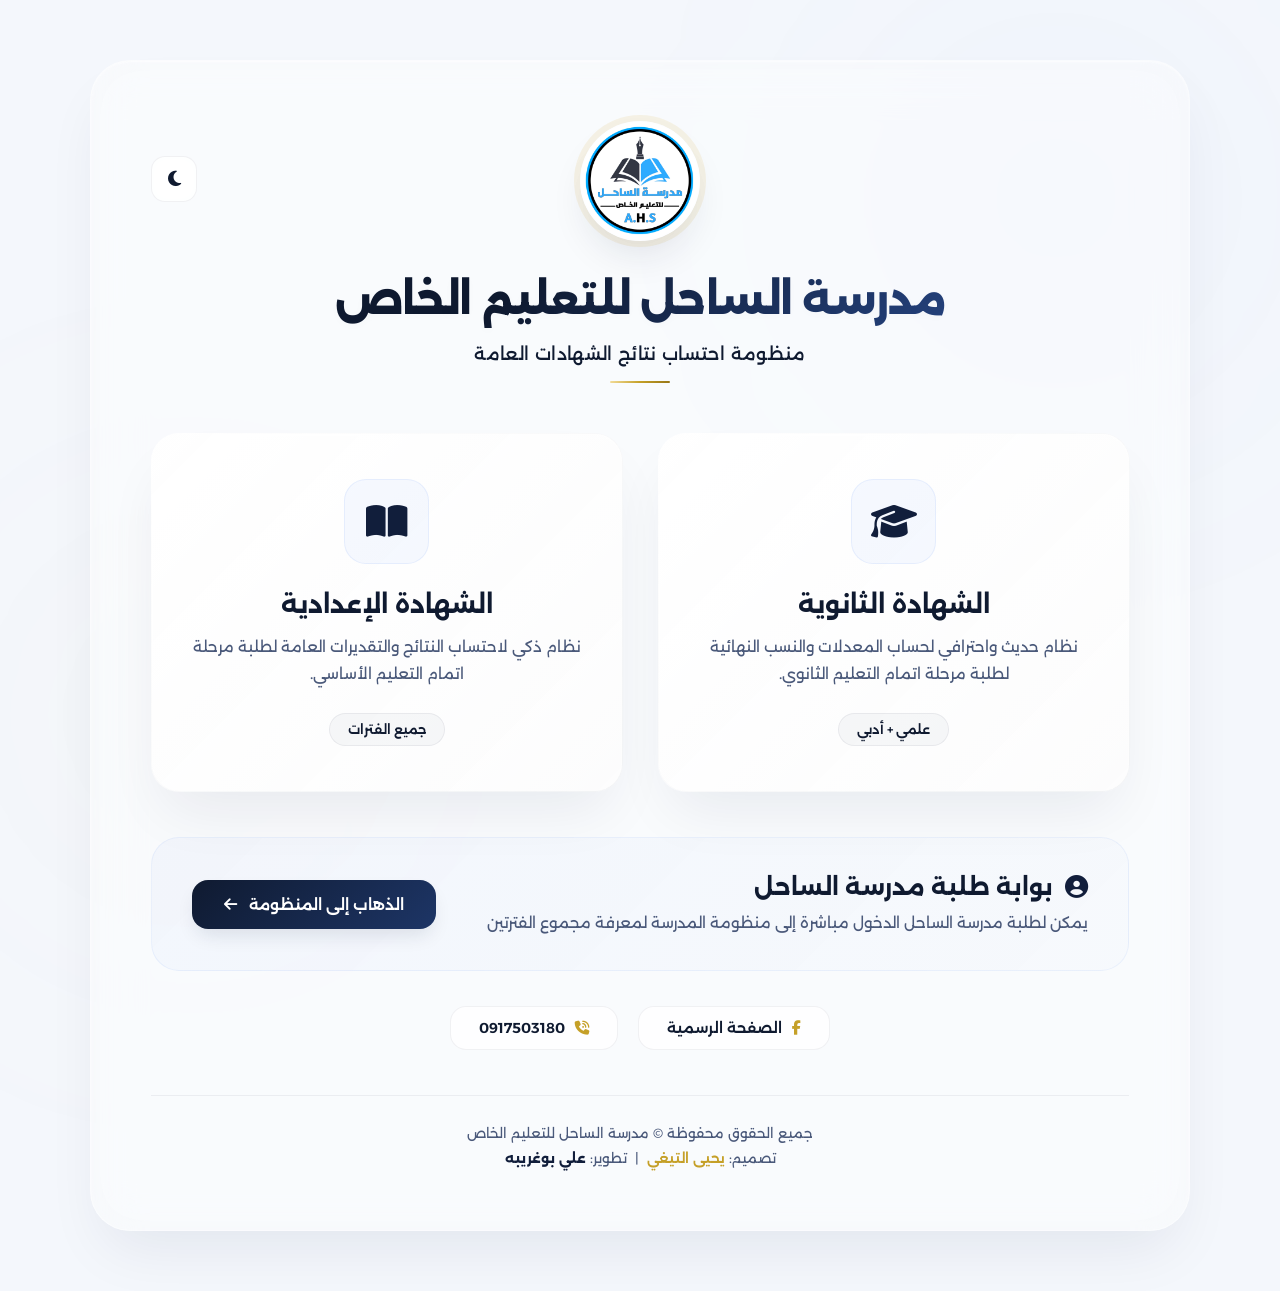
==== commit 14f615d8: "Add files via upload" ====
--- a/index.html
+++ b/index.html
@@ -3,580 +3,626 @@
 
 <head>
     <meta charset="UTF-8" />
-    <meta name="viewport" content="width=device-width, initial-scale=1.0" />
+    <meta name="viewport" content="width=device-width, initial-scale=1.0, viewport-fit=cover" />
     <title>منظومة احتساب النتائج | مدرسة الساحل للتعليم الخاص</title>
 
-    <!-- Fonts -->
     <link href="https://fonts.googleapis.com/css2?family=Alexandria:wght@300;400;500;600;700;800;900&display=swap" rel="stylesheet">
-    <!-- FontAwesome Icons for Premium Look -->
     <link rel="stylesheet" href="https://cdnjs.cloudflare.com/ajax/libs/font-awesome/6.4.0/css/all.min.css">
 
     <style>
+        /* --- المتغيرات والأنماط الأساسية الفاخرة --- */
         :root {
             --bg: #f4f7fc;
-            --card: rgba(255, 255, 255, 0.75);
-            --card-hover: rgba(255, 255, 255, 0.9);
-            --border: rgba(37, 99, 235, 0.06);
-            --border-hover: rgba(212, 160, 23, 0.3);
-            --text: #0f172a;
-            --muted: #475569;
-            --blue: #2563eb;
-            --blue-gradient: linear-gradient(135deg, #1d4ed8, #2563eb);
+            --card: rgba(255, 255, 255, 0.45);
+            --card-solid: rgba(255, 255, 255, 0.8);
+            --border: rgba(17, 30, 59, 0.06);
+            --border-gradient: linear-gradient(135deg, rgba(255,255,255,0.6), rgba(17, 30, 59, 0.05));
             
-            /* التدرج الذهبي الفخم */
-            --gold: #d4af37;
-            --gold-gradient: linear-gradient(135deg, #f3e5ab, #d4af37, #aa841c);
-            --gold-glow: rgba(212, 175, 55, 0.3);
+            --text: #0f1a30;
+            --muted: #4a597a;
+
+            /* تدرج الأزرق الملكي الفخم والعميق لاسم المدرسة والعناصر الأساسية */
+            --blue-lux: #111e3b; 
+            --blue-grad: linear-gradient(135deg, #0f1a30 0%, #1d3566 100%);
+            --blue-text-grad: linear-gradient(135deg, #0f1a30 30%, #25427d 100%);
+
+            --gold: #c5a028;
+            --gold-grad: linear-gradient(135deg, #f3dd9b, #c5a028, #967516);
+
+            --shadow-premium: 0 30px 60px -15px rgba(17, 30, 59, 0.08), inset 0 1px 2px rgba(255,255,255,0.6);
+            --shadow-lift: 0 40px 80px -15px rgba(17, 30, 59, 0.15);
+        }
+
+        [data-theme="dark"] {
+            --bg: #070a12;
+            --card: rgba(15, 22, 38, 0.5);
+            --card-solid: rgba(18, 28, 48, 0.85);
+            --border: rgba(255, 255, 255, 0.03);
+            --border-gradient: linear-gradient(135deg, rgba(255,255,255,0.08), rgba(255,255,255,0.01));
             
-            --shadow: 0 20px 40px rgba(15, 23, 42, 0.03);
-            --glass: blur(20px);
-        }
-
-        [data-theme="dark"] {
-            --bg: #070b12;
-            --card: rgba(15, 23, 42, 0.7);
-            --card-hover: rgba(22, 32, 51, 0.85);
-            --border: rgba(255, 255, 255, 0.04);
-            --border-hover: rgba(212, 175, 55, 0.4);
             --text: #f8fafc;
             --muted: #94a3b8;
-            --blue: #60a5fa;
-            --blue-gradient: linear-gradient(135deg, #3b82f6, #60a5fa);
-            --gold-gradient: linear-gradient(135deg, #ffeaa7, #d4af37, #b8901c);
-            --shadow: 0 25px 50px rgba(0, 0, 0, 0.4);
+
+            --blue-lux: #3b82f6; 
+            --blue-grad: linear-gradient(135deg, #1d4ed8 0%, #3b82f6 100%);
+            --blue-text-grad: linear-gradient(135deg, #f8fafc 20%, #93c5fd 100%);
+
+            --shadow-premium: 0 40px 80px -20px rgba(0, 0, 0, 0.7), inset 0 1px 1px rgba(255,255,255,0.05);
+            --shadow-lift: 0 50px 90px -15px rgba(0, 0, 0, 0.85), inset 0 1px 2px rgba(255,255,255,0.1);
         }
 
         * {
             margin: 0;
             padding: 0;
             box-sizing: border-box;
-            transition: background 0.4s cubic-bezier(0.25, 0.8, 0.25, 1), 
-                        border-color 0.4s ease, 
-                        color 0.3s ease, 
-                        box-shadow 0.4s ease, 
-                        transform 0.4s cubic-bezier(0.175, 0.885, 0.32, 1.275);
+            -webkit-tap-highlight-color: transparent;
         }
 
         html {
             scroll-behavior: smooth;
-        }
-
+            overflow-x: hidden;
+        }
+
+        /* مخصص الفخامة للـ Scrollbar */
+        ::-webkit-scrollbar { width: 8px; }
+        ::-webkit-scrollbar-track { background: var(--bg); }
+        ::-webkit-scrollbar-thumb { background: rgba(17, 30, 59, 0.15); border-radius: 20px; }
+        [data-theme="dark"] ::-webkit-scrollbar-thumb { background: rgba(255, 255, 255, 0.1); }
+        ::-webkit-scrollbar-thumb:hover { background: var(--gold); }
+
+        /* شاشة تحميل مسبق (Preloader) فاخرة واحترافية */
+        #preloader {
+            position: fixed;
+            inset: 0;
+            background: var(--bg);
+            z-index: 9999;
+            display: flex;
+            flex-direction: column;
+            align-items: center;
+            justify-content: center;
+            transition: opacity 0.5s ease, visibility 0.5s;
+        }
+        .loader-content { text-align: center; }
+        .loader-logo { width: 85px; height: 85px; border-radius: 50%; border: 2px solid var(--gold); padding: 4px; margin-bottom: 15px; }
+        .loader-bar { width: 120px; height: 3px; background: rgba(17, 30, 59, 0.05); border-radius: 10px; overflow: hidden; position: relative; margin: 0 auto; }
+        [data-theme="dark"] .loader-bar { background: rgba(255,255,255,0.05); }
+        .loader-bar::after { content: ''; position: absolute; left: -50%; top: 0; height: 100%; width: 50%; background: var(--blue-grad); border-radius: 10px; animation: loadingProgress 1.2s infinite ease-in-out; }
+        @keyframes loadingProgress { 0% { left: -50%; width: 30%; } 50% { width: 60%; } 100% { left: 100%; width: 30%; } }
+
+        /* إعداد البنية لتبدأ من الأعلى تماماً لضمان مظهر الموقع الاحترافي المتكامل */
         body {
             font-family: 'Alexandria', sans-serif;
             background: var(--bg);
             min-height: 100vh;
             display: flex;
-            align-items: center;
-            justify-content: center;
-            padding: 40px 20px;
+            flex-direction: column;
+            align-items: center;
+            justify-content: flex-start; 
+            padding: 60px 20px;
             overflow-x: hidden;
             position: relative;
             color: var(--text);
-        }
-
-        body::before {
-            content: '';
+            transition: background 0.5s ease;
+        }
+
+        /* الخلفية الاحترافية المحسنة بأجرام هادئة ومريحة للعين */
+        .parallax-bg {
             position: fixed;
             inset: 0;
-            background: 
-                radial-gradient(circle at 85% 15%, rgba(37, 99, 235, 0.07), transparent 45%),
-                radial-gradient(circle at 15% 85%, rgba(212, 175, 55, 0.06), transparent 45%);
+            pointer-events: none;
             z-index: 0;
-            pointer-events: none;
-        }
-
+        }
+        .glow-orb {
+            position: absolute;
+            border-radius: 50%;
+            filter: blur(120px);
+            opacity: 0.35;
+            mix-blend-mode: plus-lighter;
+            animation: orbFloat 25s infinite alternate ease-in-out;
+            will-change: transform;
+        }
+        .orb-1 { width: 45vw; height: 45vw; background: radial-gradient(circle, rgba(37, 99, 235, 0.12) 0%, transparent 70%); top: -10%; right: -5%; }
+        .orb-2 { width: 50vw; height: 50vw; background: radial-gradient(circle, rgba(212, 175, 55, 0.08) 0%, transparent 70%); bottom: -15%; left: -10%; animation-delay: -5s; }
+        @keyframes orbFloat { 0% { transform: translate(0, 0) scale(1); } 100% { transform: translate(3vw, -2vw) scale(1.05); } }
+
+        /* الكانتينر الزجاجي الرئيسي الفاخر */
         .container {
             width: 100%;
-            max-width: 1050px;
+            max-width: 1100px;
             background: var(--card);
-            backdrop-filter: var(--glass);
-            -webkit-backdrop-filter: var(--glass);
-            border: 1px solid var(--border);
-            border-radius: 32px;
-            padding: 60px 50px;
+            backdrop-filter: blur(25px);
+            -webkit-backdrop-filter: blur(25px);
+            border: 1px solid rgba(255, 255, 255, 0.25);
+            border-radius: 40px;
+            padding: 60px;
             position: relative;
-            z-index: 2;
-            box-shadow: var(--shadow);
+            z-index: 5;
+            box-shadow: var(--shadow-premium), inset 0 0 40px rgba(17, 30, 59, 0.01);
+            
+            opacity: 0;
+            transform: translateY(30px);
+            filter: blur(5px);
+            transition: opacity 0.8s cubic-bezier(0.16, 1, 0.3, 1), transform 0.8s cubic-bezier(0.16, 1, 0.3, 1), filter 0.8s cubic-bezier(0.16, 1, 0.3, 1);
+        }
+        [data-theme="dark"] .container {
+            border: 1px solid rgba(255, 255, 255, 0.06);
+            box-shadow: var(--shadow-premium), inset 0 0 50px rgba(0,0,0,0.4);
+        }
+        .container.reveal-active {
+            opacity: 1;
+            transform: translateY(0);
+            filter: blur(0);
+        }
+
+        /* هيدر متناسق متمركز بالكامل */
+        .header-block {
             text-align: center;
-        }
-
-        /* زر تبديل الوضع */
+            display: flex;
+            flex-direction: column;
+            align-items: center;
+            margin-bottom: 50px;
+            position: relative;
+        }
+
+        /* الشعار واللوجو في المنتصف وبحماية مريحة للعين */
+        .logo-wrapper {
+            position: relative;
+            margin-bottom: 25px;
+            display: inline-block;
+        }
+        .logo {
+            width: 120px;
+            height: 120px;
+            border-radius: 50%;
+            object-fit: cover;
+            border: 1px solid rgba(255,255,255,0.8);
+            box-shadow: 0 20px 40px -10px rgba(17, 30, 59, 0.12), 0 0 0 6px rgba(212, 175, 55, 0.12);
+            transition: transform 0.4s cubic-bezier(0.16, 1, 0.3, 1);
+        }
+        .logo-wrapper:hover .logo {
+            transform: scale(1.04);
+            box-shadow: 0 25px 45px -10px rgba(17, 30, 59, 0.18), 0 0 0 8px rgba(212, 175, 55, 0.2);
+        }
+
+        /* زر تبديل الوضع الليلي المطور */
         .theme-toggle {
             position: absolute;
-            top: 30px;
-            left: 30px;
-            width: 44px;
-            height: 44px;
-            border-radius: 12px;
+            top: 35px;
+            left: 0; 
+            width: 46px;
+            height: 46px;
+            border-radius: 14px;
+            background: var(--card-solid);
+            backdrop-filter: blur(10px);
             border: 1px solid var(--border);
-            background: var(--card);
             display: flex;
             align-items: center;
             justify-content: center;
             cursor: pointer;
             color: var(--text);
             font-size: 1.1rem;
-            z-index: 10;
-        }
-
+            z-index: 20;
+            transition: all 0.4s cubic-bezier(0.16, 1, 0.3, 1);
+            overflow: hidden;
+        }
         .theme-toggle:hover {
-            transform: translateY(-2px) rotate(15deg);
-            border-color: var(--gold);
-            color: var(--gold);
-            box-shadow: 0 0 15px var(--gold-glow);
-        }
-
+            transform: scale(1.06) rotate(8deg);
+            border-color: var(--blue-lux);
+            box-shadow: 0 10px 20px rgba(17, 30, 59, 0.05);
+        }
+        .theme-toggle i { transition: transform 0.4s cubic-bezier(0.16, 1, 0.3, 1); }
+        .theme-toggle:active i { transform: scale(0.85); }
         .sun { display: none; }
         [data-theme="dark"] .sun { display: block; }
         [data-theme="dark"] .moon { display: none; }
 
-        /* شعار المدرسة */
-        .logo-wrapper {
+        .ripple {
+            position: absolute;
+            background: rgba(37, 99, 235, 0.12);
+            border-radius: 50%;
+            transform: scale(0);
+            animation: rippleEffect 0.5s linear;
+            pointer-events: none;
+        }
+        @keyframes rippleEffect { to { transform: scale(4); opacity: 0; } }
+
+        /* اسم المدرسة بالأزرق الفخم الملكي */
+        h1 {
+            font-size: 2.6rem;
+            font-weight: 800;
+            letter-spacing: -0.02em;
+            line-height: 1.4;
+            margin-bottom: 12px;
+            background: var(--blue-text-grad);
+            -webkit-background-clip: text;
+            background-clip: text;
+            -webkit-text-fill-color: transparent;
+            text-shadow: 0 2px 10px rgba(17, 30, 59, 0.02);
+        }
+        .subtitle {
+            font-size: 1.1rem;
+            font-weight: 500;
+            color: var(--text-muted);
+            letter-spacing: 0.02em;
+            line-height: 1.6;
             position: relative;
-            display: inline-block;
-            margin-bottom: 25px;
-        }
-
-        .logo-wrapper::after {
+            padding-bottom: 15px;
+        }
+        .subtitle::after {
             content: '';
             position: absolute;
-            inset: -4px;
-            border-radius: 50%;
-            background: var(--blue-gradient);
-            z-index: -1;
-            opacity: 0.2;
-            filter: blur(6px);
-        }
-
-        .logo {
-            width: 110px;
-            height: 110px;
-            border-radius: 50%;
-            object-fit: cover;
-            border: 4px solid var(--card);
-            box-shadow: var(--shadow);
-        }
-
-        h1 {
-            font-size: 2.4rem;
-            line-height: 1.4;
-            font-weight: 800;
-            margin-bottom: 12px;
-            background: linear-gradient(135deg, var(--text) 40%, var(--blue) 100%);
-            -webkit-background-clip: text;
-            -webkit-text-fill-color: transparent;
-        }
-
-        [data-theme="dark"] h1 {
-            background: linear-gradient(135deg, #ffffff 50%, #93c5fd 100%);
-            -webkit-background-clip: text;
-            -webkit-text-fill-color: transparent;
-        }
-
-        .subtitle {
-            color: var(--muted);
-            font-size: 1.1rem;
-            margin-bottom: 50px;
-            font-weight: 500;
-        }
-
-        /* شبكة الكروت الاحترافية المتجاوبة */
-        .cards {
+            bottom: 0;
+            left: 50%;
+            transform: translateX(-50%);
+            width: 60px;
+            height: 2px;
+            background: var(--gold-grad);
+            border-radius: 2px;
+        }
+
+        /* شبكة الكروت ثلاثية الأبعاد الاحترافية (3D Tilt Cards) */
+        .cards-wrapper {
             display: grid;
             grid-template-columns: repeat(2, 1fr);
-            gap: 30px;
-            margin-bottom: 40px;
-        }
-
+            gap: 35px;
+            margin-bottom: 45px;
+            perspective: 1200px;
+        }
+        
         .card {
-            background: var(--card);
-            border: 1px solid var(--border);
-            border-radius: 26px;
+            background: var(--card-solid);
+            border-radius: 28px;
             padding: 45px 35px;
             text-decoration: none;
             color: var(--text);
+            border: 1px solid transparent;
+            background-image: linear-gradient(var(--card-solid), var(--card-solid)), var(--border-gradient);
+            background-origin: border-box;
+            background-clip: padding-box, border-box;
+            box-shadow: var(--shadow-premium);
+            position: relative;
+            overflow: hidden;
             display: flex;
             flex-direction: column;
             align-items: center;
-            position: relative;
-        }
-
-        .card:hover {
-            transform: translateY(-8px);
-            background: var(--card-hover);
-            border-color: var(--border-hover);
-            box-shadow: 0 25px 45px rgba(212, 175, 55, 0.08);
-        }
-
-        .icon {
-            width: 75px;
-            height: 75px;
-            border-radius: 20px;
-            background: linear-gradient(135deg, rgba(37, 99, 235, 0.08), rgba(37, 99, 235, 0.02));
-            color: var(--blue);
+            text-align: center;
+            transform-style: preserve-3d;
+            will-change: transform;
+            transition: box-shadow 0.4s cubic-bezier(0.16, 1, 0.3, 1), border-color 0.4s;
+        }
+
+        .card::before {
+            content: '';
+            position: absolute;
+            top: -50%; left: -50%; width: 200%; height: 200%;
+            background: linear-gradient(45deg, transparent, rgba(255,255,255,0.15), transparent);
+            transform: rotate(45deg) translate(-100%, -100%);
+            pointer-events: none;
+            z-index: 2;
+        }
+        .card:hover::before {
+            transform: rotate(45deg) translate(100%, 100%);
+            transition: transform 0.8s ease-out;
+        }
+        .card:hover { box-shadow: var(--shadow-lift); }
+
+        /* حاوية الأيقونة - الوضع العادي الافتراضي */
+        .icon-container {
+            width: 85px;
+            height: 85px;
+            border-radius: 22px;
+            background: rgba(37, 99, 235, 0.04);
+            border: 1px solid rgba(37, 99, 235, 0.08);
             display: flex;
             align-items: center;
             justify-content: center;
             margin-bottom: 25px;
-            font-size: 2rem;
-            transition: all 0.4s cubic-bezier(0.175, 0.885, 0.32, 1.275);
-        }
-
-        /* التفاعل الذهبي للأيقونات */
-        .card:hover .icon {
-            background: var(--gold-gradient);
-            color: #000 !important;
-            transform: scale(1.12) rotate(-8deg);
-            box-shadow: 0 10px 25px var(--gold-glow);
-        }
-
-        [data-theme="dark"] .card:hover .icon {
-            color: #111827 !important;
-        }
-
-        .card h2 {
-            font-size: 1.45rem;
-            margin-bottom: 14px;
-            font-weight: 700;
-        }
-
-        .card p {
+            font-size: 2.3rem;
+            color: var(--blue-lux);
+            transform: translateZ(30px);
+            transition: all 0.4s cubic-bezier(0.16, 1, 0.3, 1);
+        }
+        [data-theme="dark"] .icon-container { background: rgba(59, 130, 246, 0.08); border-color: rgba(59, 130, 246, 0.12); }
+        
+        /* التعديل الذهبي للايقونات عند الـ Hover */
+        .card:hover .icon-container {
+            background: var(--gold-grad);
+            color: #0f1a30; 
+            border-color: transparent;
+            box-shadow: 0 15px 30px rgba(197, 160, 40, 0.3);
+            animation: iconPulse 1.5s infinite alternate ease-in-out;
+        }
+        @keyframes iconPulse {
+            0% { transform: translateZ(35px) scale(1); }
+            100% { transform: translateZ(40px) scale(1.05); }
+        }
+
+        .card h2 { font-size: 1.55rem; font-weight: 700; margin-bottom: 14px; transform: translateZ(25px); }
+        .card p { color: var(--muted); line-height: 1.8; font-size: 0.95rem; margin-bottom: 25px; transform: translateZ(15px); }
+        
+        .badge {
+            padding: 8px 18px;
+            border-radius: 100px;
+            background: rgba(17, 30, 59, 0.03);
+            color: var(--text);
+            font-weight: 600;
+            font-size: 0.8rem;
+            border: 1px solid var(--border);
+            transform: translateZ(20px);
+            transition: all 0.4s ease;
+            margin-top: auto;
+        }
+        [data-theme="dark"] .badge { background: rgba(255,255,255,0.03); }
+        .card:hover .badge { background: var(--text); color: var(--bg); border-color: transparent; }
+
+        /* قسم بوابة الطلاب المطور (Premium Banner) */
+        .portal-banner {
+            background: linear-gradient(135deg, rgba(37, 99, 235, 0.03) 0%, rgba(37, 99, 235, 0.01) 100%);
+            border: 1px solid rgba(37, 99, 235, 0.06);
+            border-radius: 28px;
+            padding: 35px 40px;
+            display: flex;
+            justify-content: space-between;
+            align-items: center;
+            gap: 30px;
+            margin-bottom: 35px;
+            position: relative;
+            overflow: hidden;
+            transition: all 0.4s ease;
+        }
+        .portal-banner:hover {
+            border-color: rgba(37, 99, 235, 0.18);
+            transform: translateY(-3px);
+            box-shadow: 0 20px 40px -15px rgba(37, 99, 235, 0.08);
+        }
+
+        .portal-details h3 { font-size: 1.45rem; font-weight: 700; display: flex; align-items: center; gap: 12px; margin-bottom: 10px; }
+        .portal-details h3 i { color: var(--blue-lux); animation: floatIcon 2.5s infinite alternate ease-in-out; }
+        @keyframes floatIcon { 0% { transform: translateY(0); } 100% { transform: translateY(-3px); } }
+        .portal-details p { color: var(--muted); font-size: 0.95rem; line-height: 1.6; }
+
+        /* زر الإجراء الرئيسي للوصول للمنظومة - الحالة الافتراضية العادية */
+        .portal-action-btn {
+            display: inline-flex;
+            align-items: center;
+            gap: 12px;
+            background: var(--blue-grad);
+            color: white !important;
+            text-decoration: none;
+            padding: 15px 32px;
+            border-radius: 16px;
+            font-weight: 600;
+            font-size: 0.95rem;
+            transition: all 0.4s cubic-bezier(0.16, 1, 0.3, 1);
+            white-space: nowrap;
+            box-shadow: 0 10px 20px -5px rgba(17, 30, 59, 0.12);
+        }
+        
+        /* التعديل المستهدف: تفعيل التفاعل الذهبي الفخم والأيقونة الغامقة عند تمرير الماوس فوق الزر */
+        .portal-action-btn:hover {
+            background: var(--gold-grad);
+            color: #0f1a30 !important; /* تحويل لون النص ليتناسق بوضوح مع الخلفية الذهبية الساطعة */
+            transform: translateY(-3px);
+            box-shadow: 0 15px 30px rgba(197, 160, 40, 0.35);
+            gap: 16px;
+        }
+        .portal-action-btn i { transition: transform 0.3s; }
+        .portal-action-btn:hover i { transform: translateX(-4px); }
+
+        /* شريط الروابط والفوتر الإداري */
+        .contact-grid {
+            display: flex;
+            justify-content: center;
+            gap: 20px;
+            margin-top: 15px;
+            flex-wrap: wrap;
+        }
+        .btn-contact {
+            display: inline-flex;
+            align-items: center;
+            gap: 10px;
+            background: var(--card-solid);
+            padding: 12px 28px;
+            border-radius: 16px;
+            text-decoration: none;
+            font-weight: 600;
+            font-size: 0.9rem;
+            color: var(--text);
+            border: 1px solid var(--border);
+            transition: all 0.4s cubic-bezier(0.16, 1, 0.3, 1);
+        }
+        .btn-contact i { color: var(--gold); }
+        .btn-contact.facebook-link:hover { background: #1877f2; color: white; border-color: transparent; transform: translateY(-3px); box-shadow: 0 12px 24px -8px rgba(24, 119, 242, 0.4); }
+        .btn-contact.facebook-link:hover i { color: white; }
+        .btn-contact.phone-link:hover { background: var(--blue-grad); color: white; border-color: transparent; transform: translateY(-3px); box-shadow: 0 12px 24px -8px rgba(37, 99, 235, 0.3); }
+        .btn-contact.phone-link:hover i { color: white; }
+
+        .footer-premium {
+            margin-top: 45px;
+            padding-top: 25px;
+            border-top: 1px solid var(--border);
+            text-align: center;
+            font-size: 0.85rem;
             color: var(--muted);
             line-height: 1.8;
-            font-size: .95rem;
-            margin-bottom: 25px;
-            flex-grow: 1;
-        }
-
-        .badge {
-            display: inline-flex;
-            align-items: center;
-            padding: 6px 18px;
-            border-radius: 100px;
-            background: rgba(37, 99, 235, 0.06);
-            color: var(--blue);
-            font-weight: 600;
-            font-size: .8rem;
-            border: 1px solid rgba(37, 99, 235, 0.08);
-        }
-
-        .card:hover .badge {
-            background: rgba(212, 175, 55, 0.12);
-            color: var(--gold);
-            border-color: rgba(212, 175, 55, 0.2);
-        }
-
-        /* بوابة الطلبة */
-        .portal {
-            padding: 40px;
-            border-radius: 26px;
-            background: linear-gradient(135deg, rgba(37, 99, 235, 0.03), rgba(212, 175, 55, 0.02));
-            border: 1px solid var(--border);
-            text-align: right;
-            display: flex;
-            justify-content: space-between;
-            align-items: center;
-            gap: 30px;
-            margin-bottom: 30px;
-        }
-
-        .portal-content {
-            flex: 1;
-        }
-
-        .portal h3 {
-            font-size: 1.4rem;
-            margin-bottom: 12px;
-            font-weight: 700;
-            display: flex;
-            align-items: center;
-            gap: 12px;
-        }
-
-        .portal h3 i {
-            color: var(--blue);
-            transition: transform 0.4s ease;
-        }
-
-        .portal:hover h3 i {
-            color: var(--gold);
-            transform: scale(1.2) rotate(10deg);
-        }
-
-        .portal p {
-            color: var(--muted);
-            line-height: 1.7;
-            font-size: 0.95rem;
-        }
-
-        .portal-btn {
-            display: inline-flex;
-            align-items: center;
-            justify-content: center;
-            gap: 12px;
-            background: var(--blue-gradient);
-            color: white !important;
-            text-decoration: none;
-            padding: 15px 38px;
-            border-radius: 14px;
-            font-weight: 600;
-            font-size: 0.95rem;
-            box-shadow: 0 10px 20px rgba(37, 99, 235, 0.15);
-            white-space: nowrap;
-        }
-
-        .portal-btn:hover {
-            transform: translateY(-3px);
-            background: var(--gold-gradient);
-            color: #000 !important;
-            box-shadow: 0 12px 25px var(--gold-glow);
-        }
-
-        .portal-btn i {
-            transition: transform 0.3s ease;
-        }
-        .portal-btn:hover i {
-            transform: translateX(-5px);
-        }
-
-        /* 📞 قسم معلومات التواصل المطور والمحاذي للمنظومة */
-        .school-contact-bar {
-            display: flex;
-            justify-content: center;
-            align-items: center;
-            gap: 20px;
-            margin-top: 20px;
-            padding: 20px;
-            background: rgba(255, 255, 255, 0.3);
-            border-radius: 20px;
-            border: 1px solid var(--border);
-        }
-
-        [data-theme="dark"] .school-contact-bar {
-            background: rgba(15, 23, 42, 0.3);
-        }
-
-        .contact-link {
-            display: inline-flex;
-            align-items: center;
-            gap: 10px;
-            padding: 12px 25px;
-            border-radius: 14px;
-            text-decoration: none;
-            font-weight: 600;
-            font-size: 0.95rem;
-            color: var(--text);
-            border: 1px solid var(--border);
-            background: var(--card);
-            box-shadow: var(--shadow);
-        }
-
-        /* تأثير التمرير على روابط التواصل */
-        .contact-link.fb:hover {
-            transform: translateY(-3px);
-            border-color: #1877f2;
-            color: #1877f2;
-            box-shadow: 0 10px 20px rgba(24, 119, 242, 0.15);
-        }
-        
-        .contact-link.phone:hover {
-            transform: translateY(-3px);
-            border-color: var(--gold);
-            color: var(--gold-dark);
-            box-shadow: 0 10px 20px var(--gold-glow);
-        }
-
-        [data-theme="dark"] .contact-link.phone:hover {
-            color: var(--gold);
-        }
-
-        .contact-link i {
-            font-size: 1.15rem;
-        }
-
-        /* التذييل */
-        .footer {
-            margin-top: 40px;
-            padding-top: 25px;
-            border-top: 1px solid var(--border);
-            color: var(--muted);
-            font-size: .88rem;
-            line-height: 1.8;
-        }
-
-        .footer strong {
-            color: var(--gold);
-            font-weight: 600;
-        }
-
-        .footer .dev {
-            color: var(--blue);
-            font-weight: 600;
-        }
-
-        /* 📱 التجاوب المطور بالكامل للهواتف والشاشات الصغيرة */
-        @media(max-width: 900px) {
-            .cards {
-                grid-template-columns: 1fr;
-                gap: 20px;
-            }
-
-            .portal {
-                flex-direction: column;
-                text-align: center;
-                padding: 35px 25px;
-            }
-
-            .portal h3 {
-                justify-content: center;
-            }
-
-            .portal-btn {
-                width: 100%;
-            }
-
-            .school-contact-bar {
-                flex-direction: column;
-                gap: 12px;
-                padding: 15px;
-            }
-
-            .contact-link {
-                width: 100%;
-                justify-content: center;
-            }
-        }
-
-        @media(max-width: 600px) {
-            body {
-                padding: 15px 10px;
-            }
-
-            .container {
-                padding: 40px 20px;
-                border-radius: 24px;
-            }
-
-            h1 {
-                font-size: 1.75rem;
-            }
-
-            .subtitle {
-                font-size: 0.95rem;
-                margin-bottom: 35px;
-            }
-
-            .card {
-                padding: 35px 20px;
-            }
-
-            .theme-toggle {
-                top: 20px;
-                left: 20px;
-                width: 40px;
-                height: 40px;
-            }
+        }
+        .footer-premium strong { color: var(--gold); font-weight: 600; }
+        .footer-premium .developer-tag { color: var(--blue-lux); font-weight: 700; }
+
+        /* استجابة مرنة وخارقة لشاشات الهاتف والأجهزة اللوحية */
+        @media (max-width: 860px) {
+            body { padding: 40px 12px; }
+            .container { padding: 45px 20px; border-radius: 30px; }
+            .theme-toggle { position: relative; top: 0; left: 0; margin-bottom: 20px; order: -1; } 
+            .cards-wrapper { grid-template-columns: 1fr; gap: 25px; }
+            .portal-banner { flex-direction: column; text-align: center; padding: 30px 20px; gap: 20px; }
+            .portal-action-btn { width: 100%; justify-content: center; }
+            .contact-grid { flex-direction: column; }
+            .btn-contact { justify-content: center; }
+            h1 { font-size: 2rem; }
+            .logo { width: 105px; height: 105px; }
         }
     </style>
 </head>
 
 <body>
 
-    <!-- زر تبديل المظهر -->
-    <button class="theme-toggle" id="themeToggle" aria-label="تبديل الوضع">
-        <i class="fa-solid fa-moon moon"></i>
-        <i class="fa-solid fa-sun sun"></i>
-    </button>
-
-    <div class="container">
-
-        <!-- الشعار الفخم -->
-        <div class="logo-wrapper">
-            <img src="assets/logo.jpg" class="logo" alt="شعار مدرسة الساحل">
+    <div id="preloader">
+        <div class="loader-content">
+            <img src="assets/logo.jpg" class="loader-logo" alt="مدرسة الساحل">
+            <div class="loader-bar"></div>
         </div>
-
-        <h1>مدرسة الساحل للتعليم الخاص</h1>
-        <p class="subtitle">منظومة احتساب نتائج الشهادات العامة</p>
-
-        <!-- شبكة الكروت المتفاعلة ذهنياً -->
-        <div class="cards">
-
-            <!-- كارت الثانوية -->
-            <a href="secondary/index.html" class="card">
-                <div class="icon">
+    </div>
+
+    <div class="parallax-bg" id="parallaxBg">
+        <div class="glow-orb orb-1" data-depth="0.04"></div>
+        <div class="glow-orb orb-2" data-depth="0.02"></div>
+    </div>
+
+    <div class="container" id="mainContainer">
+
+        <header class="header-block">
+            <button class="theme-toggle" id="premiumThemeToggle" aria-label="تبديل الثيم">
+                <i class="fa-solid fa-moon moon"></i>
+                <i class="fa-solid fa-sun sun"></i>
+            </button>
+
+            <div class="logo-wrapper">
+                <img src="assets/logo.jpg" class="logo" alt="شعار مدرسة الساحل">
+            </div>
+            <h1>مدرسة الساحل للتعليم الخاص</h1>
+            <p class="subtitle">منظومة احتساب نتائج الشهادات العامة</p>
+        </header>
+
+        <main class="cards-wrapper">
+
+            <a href="secondary/index.html" class="card premium-tilt-card">
+                <div class="icon-container">
                     <i class="fa-solid fa-graduation-cap"></i>
                 </div>
                 <h2>الشهادة الثانوية</h2>
-                <p>نظام احترافي حديث لحساب المعدلات والنسب النهائية لطلبة الشهادة الثانوية بمساريها العلمي والأدبي بدقة متناهية.</p>
+                <p>نظام حديث واحترافي لحساب المعدلات والنسب النهائية لطلبة مرحلة اتمام التعليم الثانوي.</p>
                 <span class="badge">علمي + أدبي</span>
             </a>
 
-            <!-- كارت الإعدادية -->
-            <a href="preparatory/index.html" class="card">
-                <div class="icon">
+            <a href="preparatory/index.html" class="card premium-tilt-card">
+                <div class="icon-container">
                     <i class="fa-solid fa-book-open"></i>
                 </div>
                 <h2>الشهادة الإعدادية</h2>
-                <p>منظومة ذكية متكاملة لاحتساب النتائج والتقديرات العامة لطلبة مرحلة التعليم الأساسي لجميع الفترات الدراسية.</p>
+                <p>نظام ذكي لاحتساب النتائج والتقديرات العامة لطلبة مرحلة اتمام التعليم الأساسي.</p>
                 <span class="badge">جميع الفترات</span>
             </a>
 
-        </div>
-
-        <!-- بوابة الطلبة المتجاوبة -->
-        <div class="portal">
-            <div class="portal-content">
+        </main>
+
+        <section class="portal-banner">
+            <div class="portal-details">
                 <h3>
                     <i class="fa-solid fa-circle-user"></i>
                     بوابة طلبة مدرسة الساحل
                 </h3>
-                <p>يمكن لطلبة مدرسة الساحل الانتقال مباشرة إلى منظومة أعمال السنة الرسمية لمعرفة درجات الفترتين بكل سهولة وسرعة.</p>
+                <p>يمكن لطلبة مدرسة الساحل الدخول مباشرة إلى منظومة المدرسة لمعرفة مجموع الفترتين</p>
             </div>
-            <a href="https://edu-libya.com/student/estelam.php" target="_blank" class="portal-btn">
-                الولوج إلى المنظومة 
+            <a href="https://edu-libya.com/student/estelam.php" target="_blank" class="portal-action-btn">
+                الذهاب إلى المنظومة
                 <i class="fa-solid fa-arrow-left"></i>
             </a>
-        </div>
-
-        <!-- 📞 شريط التواصل الاحترافي المضاف حديثاً -->
-        <div class="school-contact-bar">
-            <a href="https://www.facebook.com/alsahaalschool" target="_blank" class="contact-link fb">
+        </section>
+
+        <footer class="contact-grid">
+            <a href="https://www.facebook.com/alsahaalschool" target="_blank" class="btn-contact facebook-link">
                 <i class="fa-brands fa-facebook-f"></i>
-                <span>الصفحة الرسمية على فيسبوك</span>
+                <span>الصفحة الرسمية</span>
             </a>
-            <a href="tel:0917503180" class="contact-link phone">
+            <a href="tel:0917503180" class="btn-contact phone-link">
                 <i class="fa-solid fa-phone-volume"></i>
-                <span>تواصل معنا: 0917503180</span>
+                <span>0917503180</span>
             </a>
-        </div>
-
-        <!-- فوتر منظم -->
-        <div class="footer">
+        </footer>
+
+        <div class="footer-premium">
             جميع الحقوق محفوظة © مدرسة الساحل للتعليم الخاص
             <br>
-            تصميم: <strong>يحيى التيغي</strong> 
-            &nbsp;|&nbsp; 
-            تطوير: <span class="dev">علي بوغريبه</span>
+            تصميم: <strong>يحيى التيغي</strong> &nbsp;|&nbsp; تطوير: <span class="developer-tag">علي بوغريبه</span>
         </div>
-
     </div>
 
-    <!-- جافاسكربت حفظ المظهر الداكن/الفاتح -->
     <script>
-        const themeToggle = document.getElementById('themeToggle');
-        const savedTheme = localStorage.getItem('theme') || 'light';
-
-        document.documentElement.setAttribute('data-theme', savedTheme);
-
-        themeToggle.addEventListener('click', () => {
-            const currentTheme = document.documentElement.getAttribute('data-theme');
-            const newTheme = currentTheme === 'dark' ? 'light' : 'dark';
-            
-            document.documentElement.setAttribute('data-theme', newTheme);
-            localStorage.setItem('theme', newTheme);
+        document.addEventListener("DOMContentLoaded", () => {
+            const preloader = document.getElementById("preloader");
+            const container = document.getElementById("mainContainer");
+            const toggleBtn = document.getElementById("premiumThemeToggle");
+            const orbs = document.querySelectorAll(".glow-orb");
+            const tiltCards = document.querySelectorAll(".premium-tilt-card");
+
+            // 1. التحكم بشاشة التحميل المسبق وتأثير الظهور الفاخر من الأعلى
+            window.addEventListener("load", () => {
+                setTimeout(() => {
+                    preloader.style.opacity = "0";
+                    preloader.style.visibility = "hidden";
+                    container.classList.add("reveal-active");
+                }, 500);
+            });
+
+            setTimeout(() => {
+                if (preloader.style.opacity !== "0") {
+                    preloader.style.opacity = "0";
+                    preloader.style.visibility = "hidden";
+                    container.classList.add("reveal-active");
+                }
+            }, 1800);
+
+            // 2. إدارة الثيم والوضع الداكن بنعومة متناهية وحفظ الخيارات
+            const savedTheme = localStorage.getItem("theme") || "light";
+            document.documentElement.setAttribute("data-theme", savedTheme);
+
+            toggleBtn.addEventListener("click", (e) => {
+                const ripple = document.createElement("span");
+                ripple.classList.add("ripple");
+                toggleBtn.appendChild(ripple);
+                setTimeout(() => ripple.remove(), 500);
+
+                const currentTheme = document.documentElement.getAttribute("data-theme");
+                const nextTheme = currentTheme === "dark" ? "light" : "dark";
+                
+                document.documentElement.setAttribute("data-theme", nextTheme);
+                localStorage.setItem("theme", nextTheme);
+            });
+
+            // 3. محرك التأثيرات ثلاثية الأبعاد والتفاعل الديناميكي (للديسكتوب لضمان خفة الأداء وبدون لاق)
+            if (window.innerWidth > 992) {
+                document.addEventListener("mousemove", (e) => {
+                    const mouseX = e.clientX;
+                    const mouseY = e.clientY;
+
+                    orbs.forEach(orb => {
+                        const depth = parseFloat(orb.getAttribute("data-depth"));
+                        const moveX = (mouseX - window.innerWidth / 2) * depth;
+                        const moveY = (mouseY - window.innerHeight / 2) * depth;
+                        orb.style.transform = `translate(${moveX}px, ${moveY}px)`;
+                    });
+                });
+
+                tiltCards.forEach(card => {
+                    card.addEventListener("mousemove", (e) => {
+                        const rect = card.getBoundingClientRect();
+                        const x = e.clientX - rect.left;
+                        const y = e.clientY - rect.top;
+                        
+                        const rotateX = ((rect.height / 2) - y) / 16;
+                        const rotateY = (x - (rect.width / 2)) / 16;
+
+                        card.style.transform = `rotateX(${rotateX}deg) rotateY(${rotateY}deg) translateY(-5px)`;
+                    });
+
+                    card.addEventListener("mouseleave", () => {
+                        card.style.transform = `rotateX(0deg) rotateY(0deg) translateY(0)`;
+                    });
+                });
+            }
         });
     </script>
-
 </body>
 
 </html>
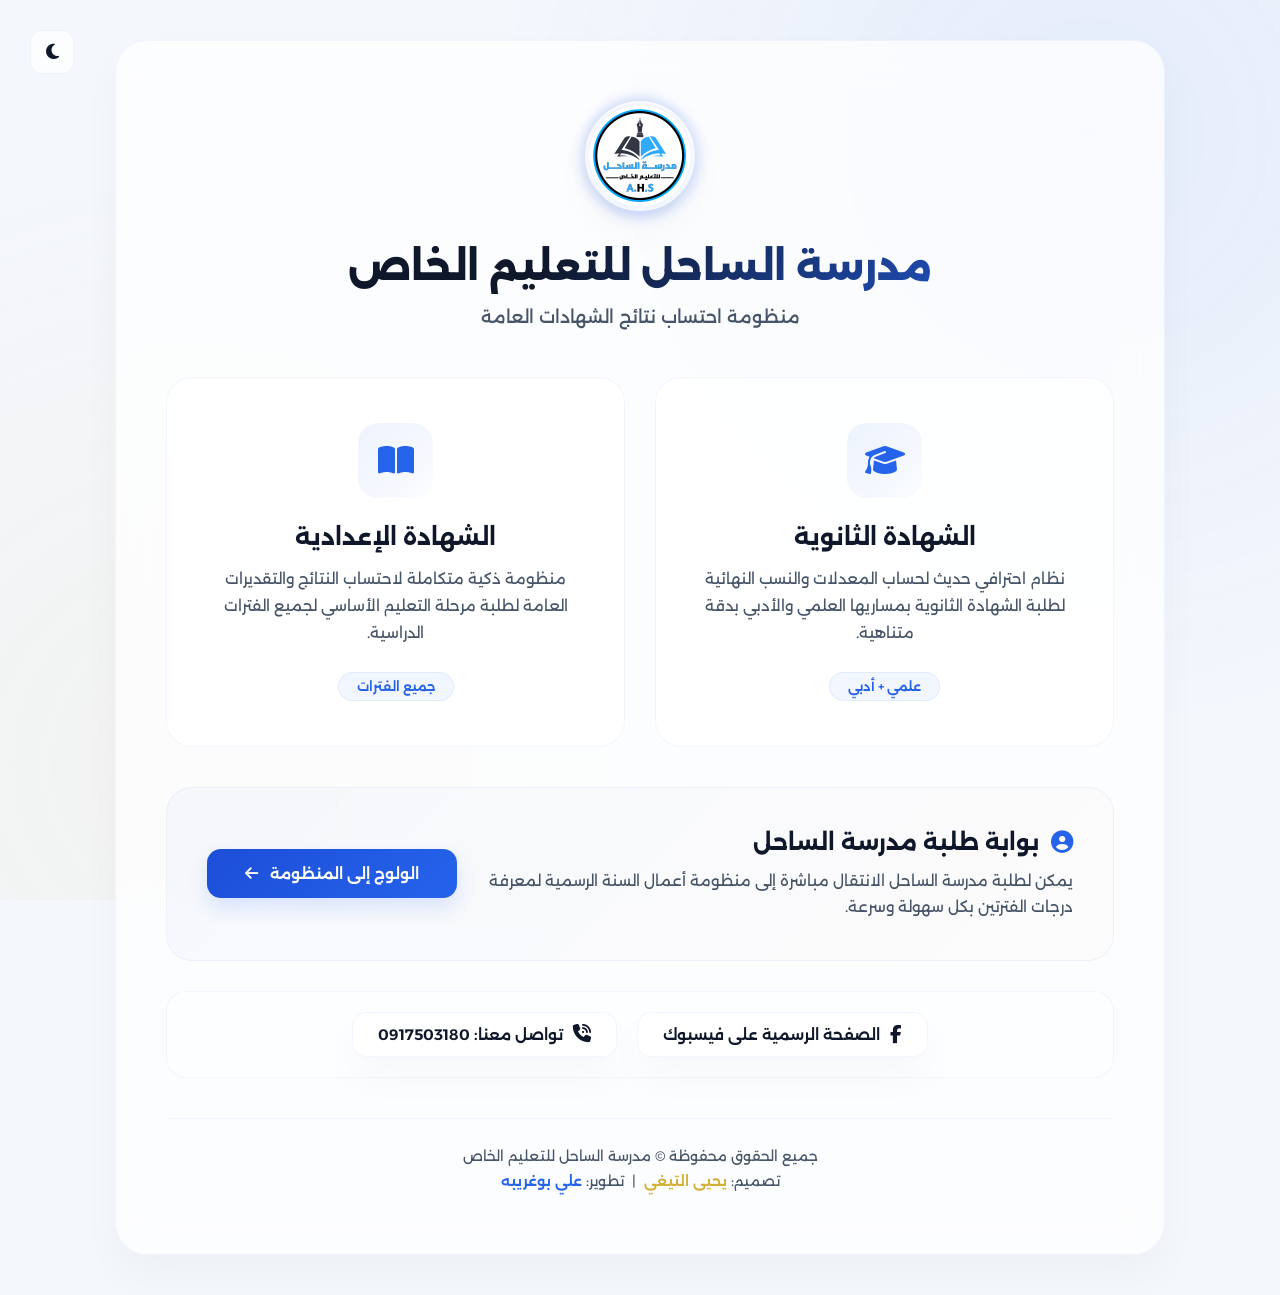
==== commit d13f1c87: "Add files via upload" ====
--- a/index.html
+++ b/index.html
@@ -3,626 +3,580 @@
 
 <head>
     <meta charset="UTF-8" />
-    <meta name="viewport" content="width=device-width, initial-scale=1.0, viewport-fit=cover" />
+    <meta name="viewport" content="width=device-width, initial-scale=1.0" />
     <title>منظومة احتساب النتائج | مدرسة الساحل للتعليم الخاص</title>
 
+    <!-- Fonts -->
     <link href="https://fonts.googleapis.com/css2?family=Alexandria:wght@300;400;500;600;700;800;900&display=swap" rel="stylesheet">
+    <!-- FontAwesome Icons for Premium Look -->
     <link rel="stylesheet" href="https://cdnjs.cloudflare.com/ajax/libs/font-awesome/6.4.0/css/all.min.css">
 
     <style>
-        /* --- المتغيرات والأنماط الأساسية الفاخرة --- */
         :root {
             --bg: #f4f7fc;
-            --card: rgba(255, 255, 255, 0.45);
-            --card-solid: rgba(255, 255, 255, 0.8);
-            --border: rgba(17, 30, 59, 0.06);
-            --border-gradient: linear-gradient(135deg, rgba(255,255,255,0.6), rgba(17, 30, 59, 0.05));
+            --card: rgba(255, 255, 255, 0.75);
+            --card-hover: rgba(255, 255, 255, 0.9);
+            --border: rgba(37, 99, 235, 0.06);
+            --border-hover: rgba(212, 160, 23, 0.3);
+            --text: #0f172a;
+            --muted: #475569;
+            --blue: #2563eb;
+            --blue-gradient: linear-gradient(135deg, #1d4ed8, #2563eb);
             
-            --text: #0f1a30;
-            --muted: #4a597a;
-
-            /* تدرج الأزرق الملكي الفخم والعميق لاسم المدرسة والعناصر الأساسية */
-            --blue-lux: #111e3b; 
-            --blue-grad: linear-gradient(135deg, #0f1a30 0%, #1d3566 100%);
-            --blue-text-grad: linear-gradient(135deg, #0f1a30 30%, #25427d 100%);
-
-            --gold: #c5a028;
-            --gold-grad: linear-gradient(135deg, #f3dd9b, #c5a028, #967516);
-
-            --shadow-premium: 0 30px 60px -15px rgba(17, 30, 59, 0.08), inset 0 1px 2px rgba(255,255,255,0.6);
-            --shadow-lift: 0 40px 80px -15px rgba(17, 30, 59, 0.15);
+            /* التدرج الذهبي الفخم */
+            --gold: #d4af37;
+            --gold-gradient: linear-gradient(135deg, #f3e5ab, #d4af37, #aa841c);
+            --gold-glow: rgba(212, 175, 55, 0.3);
+            
+            --shadow: 0 20px 40px rgba(15, 23, 42, 0.03);
+            --glass: blur(20px);
         }
 
         [data-theme="dark"] {
-            --bg: #070a12;
-            --card: rgba(15, 22, 38, 0.5);
-            --card-solid: rgba(18, 28, 48, 0.85);
-            --border: rgba(255, 255, 255, 0.03);
-            --border-gradient: linear-gradient(135deg, rgba(255,255,255,0.08), rgba(255,255,255,0.01));
-            
+            --bg: #070b12;
+            --card: rgba(15, 23, 42, 0.7);
+            --card-hover: rgba(22, 32, 51, 0.85);
+            --border: rgba(255, 255, 255, 0.04);
+            --border-hover: rgba(212, 175, 55, 0.4);
             --text: #f8fafc;
             --muted: #94a3b8;
-
-            --blue-lux: #3b82f6; 
-            --blue-grad: linear-gradient(135deg, #1d4ed8 0%, #3b82f6 100%);
-            --blue-text-grad: linear-gradient(135deg, #f8fafc 20%, #93c5fd 100%);
-
-            --shadow-premium: 0 40px 80px -20px rgba(0, 0, 0, 0.7), inset 0 1px 1px rgba(255,255,255,0.05);
-            --shadow-lift: 0 50px 90px -15px rgba(0, 0, 0, 0.85), inset 0 1px 2px rgba(255,255,255,0.1);
+            --blue: #60a5fa;
+            --blue-gradient: linear-gradient(135deg, #3b82f6, #60a5fa);
+            --gold-gradient: linear-gradient(135deg, #ffeaa7, #d4af37, #b8901c);
+            --shadow: 0 25px 50px rgba(0, 0, 0, 0.4);
         }
 
         * {
             margin: 0;
             padding: 0;
             box-sizing: border-box;
-            -webkit-tap-highlight-color: transparent;
+            transition: background 0.4s cubic-bezier(0.25, 0.8, 0.25, 1), 
+                        border-color 0.4s ease, 
+                        color 0.3s ease, 
+                        box-shadow 0.4s ease, 
+                        transform 0.4s cubic-bezier(0.175, 0.885, 0.32, 1.275);
         }
 
         html {
             scroll-behavior: smooth;
-            overflow-x: hidden;
-        }
-
-        /* مخصص الفخامة للـ Scrollbar */
-        ::-webkit-scrollbar { width: 8px; }
-        ::-webkit-scrollbar-track { background: var(--bg); }
-        ::-webkit-scrollbar-thumb { background: rgba(17, 30, 59, 0.15); border-radius: 20px; }
-        [data-theme="dark"] ::-webkit-scrollbar-thumb { background: rgba(255, 255, 255, 0.1); }
-        ::-webkit-scrollbar-thumb:hover { background: var(--gold); }
-
-        /* شاشة تحميل مسبق (Preloader) فاخرة واحترافية */
-        #preloader {
-            position: fixed;
-            inset: 0;
-            background: var(--bg);
-            z-index: 9999;
-            display: flex;
-            flex-direction: column;
-            align-items: center;
-            justify-content: center;
-            transition: opacity 0.5s ease, visibility 0.5s;
-        }
-        .loader-content { text-align: center; }
-        .loader-logo { width: 85px; height: 85px; border-radius: 50%; border: 2px solid var(--gold); padding: 4px; margin-bottom: 15px; }
-        .loader-bar { width: 120px; height: 3px; background: rgba(17, 30, 59, 0.05); border-radius: 10px; overflow: hidden; position: relative; margin: 0 auto; }
-        [data-theme="dark"] .loader-bar { background: rgba(255,255,255,0.05); }
-        .loader-bar::after { content: ''; position: absolute; left: -50%; top: 0; height: 100%; width: 50%; background: var(--blue-grad); border-radius: 10px; animation: loadingProgress 1.2s infinite ease-in-out; }
-        @keyframes loadingProgress { 0% { left: -50%; width: 30%; } 50% { width: 60%; } 100% { left: 100%; width: 30%; } }
-
-        /* إعداد البنية لتبدأ من الأعلى تماماً لضمان مظهر الموقع الاحترافي المتكامل */
+        }
+
         body {
             font-family: 'Alexandria', sans-serif;
             background: var(--bg);
             min-height: 100vh;
             display: flex;
-            flex-direction: column;
-            align-items: center;
-            justify-content: flex-start; 
-            padding: 60px 20px;
+            align-items: center;
+            justify-content: center;
+            padding: 40px 20px;
             overflow-x: hidden;
             position: relative;
             color: var(--text);
-            transition: background 0.5s ease;
-        }
-
-        /* الخلفية الاحترافية المحسنة بأجرام هادئة ومريحة للعين */
-        .parallax-bg {
+        }
+
+        body::before {
+            content: '';
             position: fixed;
             inset: 0;
+            background: 
+                radial-gradient(circle at 85% 15%, rgba(37, 99, 235, 0.07), transparent 45%),
+                radial-gradient(circle at 15% 85%, rgba(212, 175, 55, 0.06), transparent 45%);
+            z-index: 0;
             pointer-events: none;
-            z-index: 0;
-        }
-        .glow-orb {
-            position: absolute;
-            border-radius: 50%;
-            filter: blur(120px);
-            opacity: 0.35;
-            mix-blend-mode: plus-lighter;
-            animation: orbFloat 25s infinite alternate ease-in-out;
-            will-change: transform;
-        }
-        .orb-1 { width: 45vw; height: 45vw; background: radial-gradient(circle, rgba(37, 99, 235, 0.12) 0%, transparent 70%); top: -10%; right: -5%; }
-        .orb-2 { width: 50vw; height: 50vw; background: radial-gradient(circle, rgba(212, 175, 55, 0.08) 0%, transparent 70%); bottom: -15%; left: -10%; animation-delay: -5s; }
-        @keyframes orbFloat { 0% { transform: translate(0, 0) scale(1); } 100% { transform: translate(3vw, -2vw) scale(1.05); } }
-
-        /* الكانتينر الزجاجي الرئيسي الفاخر */
+        }
+
         .container {
             width: 100%;
-            max-width: 1100px;
+            max-width: 1050px;
             background: var(--card);
-            backdrop-filter: blur(25px);
-            -webkit-backdrop-filter: blur(25px);
-            border: 1px solid rgba(255, 255, 255, 0.25);
-            border-radius: 40px;
-            padding: 60px;
+            backdrop-filter: var(--glass);
+            -webkit-backdrop-filter: var(--glass);
+            border: 1px solid var(--border);
+            border-radius: 32px;
+            padding: 60px 50px;
             position: relative;
-            z-index: 5;
-            box-shadow: var(--shadow-premium), inset 0 0 40px rgba(17, 30, 59, 0.01);
-            
-            opacity: 0;
-            transform: translateY(30px);
-            filter: blur(5px);
-            transition: opacity 0.8s cubic-bezier(0.16, 1, 0.3, 1), transform 0.8s cubic-bezier(0.16, 1, 0.3, 1), filter 0.8s cubic-bezier(0.16, 1, 0.3, 1);
-        }
-        [data-theme="dark"] .container {
-            border: 1px solid rgba(255, 255, 255, 0.06);
-            box-shadow: var(--shadow-premium), inset 0 0 50px rgba(0,0,0,0.4);
-        }
-        .container.reveal-active {
-            opacity: 1;
-            transform: translateY(0);
-            filter: blur(0);
-        }
-
-        /* هيدر متناسق متمركز بالكامل */
-        .header-block {
+            z-index: 2;
+            box-shadow: var(--shadow);
             text-align: center;
-            display: flex;
-            flex-direction: column;
-            align-items: center;
-            margin-bottom: 50px;
-            position: relative;
-        }
-
-        /* الشعار واللوجو في المنتصف وبحماية مريحة للعين */
-        .logo-wrapper {
-            position: relative;
-            margin-bottom: 25px;
-            display: inline-block;
-        }
-        .logo {
-            width: 120px;
-            height: 120px;
-            border-radius: 50%;
-            object-fit: cover;
-            border: 1px solid rgba(255,255,255,0.8);
-            box-shadow: 0 20px 40px -10px rgba(17, 30, 59, 0.12), 0 0 0 6px rgba(212, 175, 55, 0.12);
-            transition: transform 0.4s cubic-bezier(0.16, 1, 0.3, 1);
-        }
-        .logo-wrapper:hover .logo {
-            transform: scale(1.04);
-            box-shadow: 0 25px 45px -10px rgba(17, 30, 59, 0.18), 0 0 0 8px rgba(212, 175, 55, 0.2);
-        }
-
-        /* زر تبديل الوضع الليلي المطور */
+        }
+
+        /* زر تبديل الوضع */
         .theme-toggle {
             position: absolute;
-            top: 35px;
-            left: 0; 
-            width: 46px;
-            height: 46px;
-            border-radius: 14px;
-            background: var(--card-solid);
-            backdrop-filter: blur(10px);
+            top: 30px;
+            left: 30px;
+            width: 44px;
+            height: 44px;
+            border-radius: 12px;
             border: 1px solid var(--border);
+            background: var(--card);
             display: flex;
             align-items: center;
             justify-content: center;
             cursor: pointer;
             color: var(--text);
             font-size: 1.1rem;
-            z-index: 20;
-            transition: all 0.4s cubic-bezier(0.16, 1, 0.3, 1);
-            overflow: hidden;
-        }
+            z-index: 10;
+        }
+
         .theme-toggle:hover {
-            transform: scale(1.06) rotate(8deg);
-            border-color: var(--blue-lux);
-            box-shadow: 0 10px 20px rgba(17, 30, 59, 0.05);
-        }
-        .theme-toggle i { transition: transform 0.4s cubic-bezier(0.16, 1, 0.3, 1); }
-        .theme-toggle:active i { transform: scale(0.85); }
+            transform: translateY(-2px) rotate(15deg);
+            border-color: var(--gold);
+            color: var(--gold);
+            box-shadow: 0 0 15px var(--gold-glow);
+        }
+
         .sun { display: none; }
         [data-theme="dark"] .sun { display: block; }
         [data-theme="dark"] .moon { display: none; }
 
-        .ripple {
-            position: absolute;
-            background: rgba(37, 99, 235, 0.12);
-            border-radius: 50%;
-            transform: scale(0);
-            animation: rippleEffect 0.5s linear;
-            pointer-events: none;
-        }
-        @keyframes rippleEffect { to { transform: scale(4); opacity: 0; } }
-
-        /* اسم المدرسة بالأزرق الفخم الملكي */
-        h1 {
-            font-size: 2.6rem;
-            font-weight: 800;
-            letter-spacing: -0.02em;
-            line-height: 1.4;
-            margin-bottom: 12px;
-            background: var(--blue-text-grad);
-            -webkit-background-clip: text;
-            background-clip: text;
-            -webkit-text-fill-color: transparent;
-            text-shadow: 0 2px 10px rgba(17, 30, 59, 0.02);
-        }
-        .subtitle {
-            font-size: 1.1rem;
-            font-weight: 500;
-            color: var(--text-muted);
-            letter-spacing: 0.02em;
-            line-height: 1.6;
+        /* شعار المدرسة */
+        .logo-wrapper {
             position: relative;
-            padding-bottom: 15px;
-        }
-        .subtitle::after {
+            display: inline-block;
+            margin-bottom: 25px;
+        }
+
+        .logo-wrapper::after {
             content: '';
             position: absolute;
-            bottom: 0;
-            left: 50%;
-            transform: translateX(-50%);
-            width: 60px;
-            height: 2px;
-            background: var(--gold-grad);
-            border-radius: 2px;
-        }
-
-        /* شبكة الكروت ثلاثية الأبعاد الاحترافية (3D Tilt Cards) */
-        .cards-wrapper {
+            inset: -4px;
+            border-radius: 50%;
+            background: var(--blue-gradient);
+            z-index: -1;
+            opacity: 0.2;
+            filter: blur(6px);
+        }
+
+        .logo {
+            width: 110px;
+            height: 110px;
+            border-radius: 50%;
+            object-fit: cover;
+            border: 4px solid var(--card);
+            box-shadow: var(--shadow);
+        }
+
+        h1 {
+            font-size: 2.4rem;
+            line-height: 1.4;
+            font-weight: 800;
+            margin-bottom: 12px;
+            background: linear-gradient(135deg, var(--text) 40%, var(--blue) 100%);
+            -webkit-background-clip: text;
+            -webkit-text-fill-color: transparent;
+        }
+
+        [data-theme="dark"] h1 {
+            background: linear-gradient(135deg, #ffffff 50%, #93c5fd 100%);
+            -webkit-background-clip: text;
+            -webkit-text-fill-color: transparent;
+        }
+
+        .subtitle {
+            color: var(--muted);
+            font-size: 1.1rem;
+            margin-bottom: 50px;
+            font-weight: 500;
+        }
+
+        /* شبكة الكروت الاحترافية المتجاوبة */
+        .cards {
             display: grid;
             grid-template-columns: repeat(2, 1fr);
-            gap: 35px;
-            margin-bottom: 45px;
-            perspective: 1200px;
-        }
-        
+            gap: 30px;
+            margin-bottom: 40px;
+        }
+
         .card {
-            background: var(--card-solid);
-            border-radius: 28px;
+            background: var(--card);
+            border: 1px solid var(--border);
+            border-radius: 26px;
             padding: 45px 35px;
             text-decoration: none;
             color: var(--text);
-            border: 1px solid transparent;
-            background-image: linear-gradient(var(--card-solid), var(--card-solid)), var(--border-gradient);
-            background-origin: border-box;
-            background-clip: padding-box, border-box;
-            box-shadow: var(--shadow-premium);
+            display: flex;
+            flex-direction: column;
+            align-items: center;
             position: relative;
-            overflow: hidden;
-            display: flex;
-            flex-direction: column;
-            align-items: center;
-            text-align: center;
-            transform-style: preserve-3d;
-            will-change: transform;
-            transition: box-shadow 0.4s cubic-bezier(0.16, 1, 0.3, 1), border-color 0.4s;
-        }
-
-        .card::before {
-            content: '';
-            position: absolute;
-            top: -50%; left: -50%; width: 200%; height: 200%;
-            background: linear-gradient(45deg, transparent, rgba(255,255,255,0.15), transparent);
-            transform: rotate(45deg) translate(-100%, -100%);
-            pointer-events: none;
-            z-index: 2;
-        }
-        .card:hover::before {
-            transform: rotate(45deg) translate(100%, 100%);
-            transition: transform 0.8s ease-out;
-        }
-        .card:hover { box-shadow: var(--shadow-lift); }
-
-        /* حاوية الأيقونة - الوضع العادي الافتراضي */
-        .icon-container {
-            width: 85px;
-            height: 85px;
-            border-radius: 22px;
-            background: rgba(37, 99, 235, 0.04);
-            border: 1px solid rgba(37, 99, 235, 0.08);
+        }
+
+        .card:hover {
+            transform: translateY(-8px);
+            background: var(--card-hover);
+            border-color: var(--border-hover);
+            box-shadow: 0 25px 45px rgba(212, 175, 55, 0.08);
+        }
+
+        .icon {
+            width: 75px;
+            height: 75px;
+            border-radius: 20px;
+            background: linear-gradient(135deg, rgba(37, 99, 235, 0.08), rgba(37, 99, 235, 0.02));
+            color: var(--blue);
             display: flex;
             align-items: center;
             justify-content: center;
             margin-bottom: 25px;
-            font-size: 2.3rem;
-            color: var(--blue-lux);
-            transform: translateZ(30px);
-            transition: all 0.4s cubic-bezier(0.16, 1, 0.3, 1);
-        }
-        [data-theme="dark"] .icon-container { background: rgba(59, 130, 246, 0.08); border-color: rgba(59, 130, 246, 0.12); }
-        
-        /* التعديل الذهبي للايقونات عند الـ Hover */
-        .card:hover .icon-container {
-            background: var(--gold-grad);
-            color: #0f1a30; 
-            border-color: transparent;
-            box-shadow: 0 15px 30px rgba(197, 160, 40, 0.3);
-            animation: iconPulse 1.5s infinite alternate ease-in-out;
-        }
-        @keyframes iconPulse {
-            0% { transform: translateZ(35px) scale(1); }
-            100% { transform: translateZ(40px) scale(1.05); }
-        }
-
-        .card h2 { font-size: 1.55rem; font-weight: 700; margin-bottom: 14px; transform: translateZ(25px); }
-        .card p { color: var(--muted); line-height: 1.8; font-size: 0.95rem; margin-bottom: 25px; transform: translateZ(15px); }
-        
+            font-size: 2rem;
+            transition: all 0.4s cubic-bezier(0.175, 0.885, 0.32, 1.275);
+        }
+
+        /* التفاعل الذهبي للأيقونات */
+        .card:hover .icon {
+            background: var(--gold-gradient);
+            color: #000 !important;
+            transform: scale(1.12) rotate(-8deg);
+            box-shadow: 0 10px 25px var(--gold-glow);
+        }
+
+        [data-theme="dark"] .card:hover .icon {
+            color: #111827 !important;
+        }
+
+        .card h2 {
+            font-size: 1.45rem;
+            margin-bottom: 14px;
+            font-weight: 700;
+        }
+
+        .card p {
+            color: var(--muted);
+            line-height: 1.8;
+            font-size: .95rem;
+            margin-bottom: 25px;
+            flex-grow: 1;
+        }
+
         .badge {
-            padding: 8px 18px;
+            display: inline-flex;
+            align-items: center;
+            padding: 6px 18px;
             border-radius: 100px;
-            background: rgba(17, 30, 59, 0.03);
-            color: var(--text);
+            background: rgba(37, 99, 235, 0.06);
+            color: var(--blue);
             font-weight: 600;
-            font-size: 0.8rem;
+            font-size: .8rem;
+            border: 1px solid rgba(37, 99, 235, 0.08);
+        }
+
+        .card:hover .badge {
+            background: rgba(212, 175, 55, 0.12);
+            color: var(--gold);
+            border-color: rgba(212, 175, 55, 0.2);
+        }
+
+        /* بوابة الطلبة */
+        .portal {
+            padding: 40px;
+            border-radius: 26px;
+            background: linear-gradient(135deg, rgba(37, 99, 235, 0.03), rgba(212, 175, 55, 0.02));
             border: 1px solid var(--border);
-            transform: translateZ(20px);
-            transition: all 0.4s ease;
-            margin-top: auto;
-        }
-        [data-theme="dark"] .badge { background: rgba(255,255,255,0.03); }
-        .card:hover .badge { background: var(--text); color: var(--bg); border-color: transparent; }
-
-        /* قسم بوابة الطلاب المطور (Premium Banner) */
-        .portal-banner {
-            background: linear-gradient(135deg, rgba(37, 99, 235, 0.03) 0%, rgba(37, 99, 235, 0.01) 100%);
-            border: 1px solid rgba(37, 99, 235, 0.06);
-            border-radius: 28px;
-            padding: 35px 40px;
+            text-align: right;
             display: flex;
             justify-content: space-between;
             align-items: center;
             gap: 30px;
-            margin-bottom: 35px;
-            position: relative;
-            overflow: hidden;
-            transition: all 0.4s ease;
-        }
-        .portal-banner:hover {
-            border-color: rgba(37, 99, 235, 0.18);
-            transform: translateY(-3px);
-            box-shadow: 0 20px 40px -15px rgba(37, 99, 235, 0.08);
-        }
-
-        .portal-details h3 { font-size: 1.45rem; font-weight: 700; display: flex; align-items: center; gap: 12px; margin-bottom: 10px; }
-        .portal-details h3 i { color: var(--blue-lux); animation: floatIcon 2.5s infinite alternate ease-in-out; }
-        @keyframes floatIcon { 0% { transform: translateY(0); } 100% { transform: translateY(-3px); } }
-        .portal-details p { color: var(--muted); font-size: 0.95rem; line-height: 1.6; }
-
-        /* زر الإجراء الرئيسي للوصول للمنظومة - الحالة الافتراضية العادية */
-        .portal-action-btn {
+            margin-bottom: 30px;
+        }
+
+        .portal-content {
+            flex: 1;
+        }
+
+        .portal h3 {
+            font-size: 1.4rem;
+            margin-bottom: 12px;
+            font-weight: 700;
+            display: flex;
+            align-items: center;
+            gap: 12px;
+        }
+
+        .portal h3 i {
+            color: var(--blue);
+            transition: transform 0.4s ease;
+        }
+
+        .portal:hover h3 i {
+            color: var(--gold);
+            transform: scale(1.2) rotate(10deg);
+        }
+
+        .portal p {
+            color: var(--muted);
+            line-height: 1.7;
+            font-size: 0.95rem;
+        }
+
+        .portal-btn {
             display: inline-flex;
             align-items: center;
+            justify-content: center;
             gap: 12px;
-            background: var(--blue-grad);
+            background: var(--blue-gradient);
             color: white !important;
             text-decoration: none;
-            padding: 15px 32px;
-            border-radius: 16px;
+            padding: 15px 38px;
+            border-radius: 14px;
             font-weight: 600;
             font-size: 0.95rem;
-            transition: all 0.4s cubic-bezier(0.16, 1, 0.3, 1);
+            box-shadow: 0 10px 20px rgba(37, 99, 235, 0.15);
             white-space: nowrap;
-            box-shadow: 0 10px 20px -5px rgba(17, 30, 59, 0.12);
-        }
-        
-        /* التعديل المستهدف: تفعيل التفاعل الذهبي الفخم والأيقونة الغامقة عند تمرير الماوس فوق الزر */
-        .portal-action-btn:hover {
-            background: var(--gold-grad);
-            color: #0f1a30 !important; /* تحويل لون النص ليتناسق بوضوح مع الخلفية الذهبية الساطعة */
+        }
+
+        .portal-btn:hover {
             transform: translateY(-3px);
-            box-shadow: 0 15px 30px rgba(197, 160, 40, 0.35);
-            gap: 16px;
-        }
-        .portal-action-btn i { transition: transform 0.3s; }
-        .portal-action-btn:hover i { transform: translateX(-4px); }
-
-        /* شريط الروابط والفوتر الإداري */
-        .contact-grid {
+            background: var(--gold-gradient);
+            color: #000 !important;
+            box-shadow: 0 12px 25px var(--gold-glow);
+        }
+
+        .portal-btn i {
+            transition: transform 0.3s ease;
+        }
+        .portal-btn:hover i {
+            transform: translateX(-5px);
+        }
+
+        /* 📞 قسم معلومات التواصل المطور والمحاذي للمنظومة */
+        .school-contact-bar {
             display: flex;
             justify-content: center;
+            align-items: center;
             gap: 20px;
-            margin-top: 15px;
-            flex-wrap: wrap;
-        }
-        .btn-contact {
+            margin-top: 20px;
+            padding: 20px;
+            background: rgba(255, 255, 255, 0.3);
+            border-radius: 20px;
+            border: 1px solid var(--border);
+        }
+
+        [data-theme="dark"] .school-contact-bar {
+            background: rgba(15, 23, 42, 0.3);
+        }
+
+        .contact-link {
             display: inline-flex;
             align-items: center;
             gap: 10px;
-            background: var(--card-solid);
-            padding: 12px 28px;
-            border-radius: 16px;
+            padding: 12px 25px;
+            border-radius: 14px;
             text-decoration: none;
             font-weight: 600;
-            font-size: 0.9rem;
+            font-size: 0.95rem;
             color: var(--text);
             border: 1px solid var(--border);
-            transition: all 0.4s cubic-bezier(0.16, 1, 0.3, 1);
-        }
-        .btn-contact i { color: var(--gold); }
-        .btn-contact.facebook-link:hover { background: #1877f2; color: white; border-color: transparent; transform: translateY(-3px); box-shadow: 0 12px 24px -8px rgba(24, 119, 242, 0.4); }
-        .btn-contact.facebook-link:hover i { color: white; }
-        .btn-contact.phone-link:hover { background: var(--blue-grad); color: white; border-color: transparent; transform: translateY(-3px); box-shadow: 0 12px 24px -8px rgba(37, 99, 235, 0.3); }
-        .btn-contact.phone-link:hover i { color: white; }
-
-        .footer-premium {
-            margin-top: 45px;
+            background: var(--card);
+            box-shadow: var(--shadow);
+        }
+
+        /* تأثير التمرير على روابط التواصل */
+        .contact-link.fb:hover {
+            transform: translateY(-3px);
+            border-color: #1877f2;
+            color: #1877f2;
+            box-shadow: 0 10px 20px rgba(24, 119, 242, 0.15);
+        }
+        
+        .contact-link.phone:hover {
+            transform: translateY(-3px);
+            border-color: var(--gold);
+            color: var(--gold-dark);
+            box-shadow: 0 10px 20px var(--gold-glow);
+        }
+
+        [data-theme="dark"] .contact-link.phone:hover {
+            color: var(--gold);
+        }
+
+        .contact-link i {
+            font-size: 1.15rem;
+        }
+
+        /* التذييل */
+        .footer {
+            margin-top: 40px;
             padding-top: 25px;
             border-top: 1px solid var(--border);
-            text-align: center;
-            font-size: 0.85rem;
             color: var(--muted);
+            font-size: .88rem;
             line-height: 1.8;
         }
-        .footer-premium strong { color: var(--gold); font-weight: 600; }
-        .footer-premium .developer-tag { color: var(--blue-lux); font-weight: 700; }
-
-        /* استجابة مرنة وخارقة لشاشات الهاتف والأجهزة اللوحية */
-        @media (max-width: 860px) {
-            body { padding: 40px 12px; }
-            .container { padding: 45px 20px; border-radius: 30px; }
-            .theme-toggle { position: relative; top: 0; left: 0; margin-bottom: 20px; order: -1; } 
-            .cards-wrapper { grid-template-columns: 1fr; gap: 25px; }
-            .portal-banner { flex-direction: column; text-align: center; padding: 30px 20px; gap: 20px; }
-            .portal-action-btn { width: 100%; justify-content: center; }
-            .contact-grid { flex-direction: column; }
-            .btn-contact { justify-content: center; }
-            h1 { font-size: 2rem; }
-            .logo { width: 105px; height: 105px; }
+
+        .footer strong {
+            color: var(--gold);
+            font-weight: 600;
+        }
+
+        .footer .dev {
+            color: var(--blue);
+            font-weight: 600;
+        }
+
+        /* 📱 التجاوب المطور بالكامل للهواتف والشاشات الصغيرة */
+        @media(max-width: 900px) {
+            .cards {
+                grid-template-columns: 1fr;
+                gap: 20px;
+            }
+
+            .portal {
+                flex-direction: column;
+                text-align: center;
+                padding: 35px 25px;
+            }
+
+            .portal h3 {
+                justify-content: center;
+            }
+
+            .portal-btn {
+                width: 100%;
+            }
+
+            .school-contact-bar {
+                flex-direction: column;
+                gap: 12px;
+                padding: 15px;
+            }
+
+            .contact-link {
+                width: 100%;
+                justify-content: center;
+            }
+        }
+
+        @media(max-width: 600px) {
+            body {
+                padding: 15px 10px;
+            }
+
+            .container {
+                padding: 40px 20px;
+                border-radius: 24px;
+            }
+
+            h1 {
+                font-size: 1.75rem;
+            }
+
+            .subtitle {
+                font-size: 0.95rem;
+                margin-bottom: 35px;
+            }
+
+            .card {
+                padding: 35px 20px;
+            }
+
+            .theme-toggle {
+                top: 20px;
+                left: 20px;
+                width: 40px;
+                height: 40px;
+            }
         }
     </style>
 </head>
 
 <body>
 
-    <div id="preloader">
-        <div class="loader-content">
-            <img src="assets/logo.jpg" class="loader-logo" alt="مدرسة الساحل">
-            <div class="loader-bar"></div>
+    <!-- زر تبديل المظهر -->
+    <button class="theme-toggle" id="themeToggle" aria-label="تبديل الوضع">
+        <i class="fa-solid fa-moon moon"></i>
+        <i class="fa-solid fa-sun sun"></i>
+    </button>
+
+    <div class="container">
+
+        <!-- الشعار الفخم -->
+        <div class="logo-wrapper">
+            <img src="assets/logo.jpg" class="logo" alt="شعار مدرسة الساحل">
         </div>
-    </div>
-
-    <div class="parallax-bg" id="parallaxBg">
-        <div class="glow-orb orb-1" data-depth="0.04"></div>
-        <div class="glow-orb orb-2" data-depth="0.02"></div>
-    </div>
-
-    <div class="container" id="mainContainer">
-
-        <header class="header-block">
-            <button class="theme-toggle" id="premiumThemeToggle" aria-label="تبديل الثيم">
-                <i class="fa-solid fa-moon moon"></i>
-                <i class="fa-solid fa-sun sun"></i>
-            </button>
-
-            <div class="logo-wrapper">
-                <img src="assets/logo.jpg" class="logo" alt="شعار مدرسة الساحل">
-            </div>
-            <h1>مدرسة الساحل للتعليم الخاص</h1>
-            <p class="subtitle">منظومة احتساب نتائج الشهادات العامة</p>
-        </header>
-
-        <main class="cards-wrapper">
-
-            <a href="secondary/index.html" class="card premium-tilt-card">
-                <div class="icon-container">
+
+        <h1>مدرسة الساحل للتعليم الخاص</h1>
+        <p class="subtitle">منظومة احتساب نتائج الشهادات العامة</p>
+
+        <!-- شبكة الكروت المتفاعلة ذهنياً -->
+        <div class="cards">
+
+            <!-- كارت الثانوية -->
+            <a href="secondary/index.html" class="card">
+                <div class="icon">
                     <i class="fa-solid fa-graduation-cap"></i>
                 </div>
                 <h2>الشهادة الثانوية</h2>
-                <p>نظام حديث واحترافي لحساب المعدلات والنسب النهائية لطلبة مرحلة اتمام التعليم الثانوي.</p>
+                <p>نظام احترافي حديث لحساب المعدلات والنسب النهائية لطلبة الشهادة الثانوية بمساريها العلمي والأدبي بدقة متناهية.</p>
                 <span class="badge">علمي + أدبي</span>
             </a>
 
-            <a href="preparatory/index.html" class="card premium-tilt-card">
-                <div class="icon-container">
+            <!-- كارت الإعدادية -->
+            <a href="preparatory/index.html" class="card">
+                <div class="icon">
                     <i class="fa-solid fa-book-open"></i>
                 </div>
                 <h2>الشهادة الإعدادية</h2>
-                <p>نظام ذكي لاحتساب النتائج والتقديرات العامة لطلبة مرحلة اتمام التعليم الأساسي.</p>
+                <p>منظومة ذكية متكاملة لاحتساب النتائج والتقديرات العامة لطلبة مرحلة التعليم الأساسي لجميع الفترات الدراسية.</p>
                 <span class="badge">جميع الفترات</span>
             </a>
 
-        </main>
-
-        <section class="portal-banner">
-            <div class="portal-details">
+        </div>
+
+        <!-- بوابة الطلبة المتجاوبة -->
+        <div class="portal">
+            <div class="portal-content">
                 <h3>
                     <i class="fa-solid fa-circle-user"></i>
                     بوابة طلبة مدرسة الساحل
                 </h3>
-                <p>يمكن لطلبة مدرسة الساحل الدخول مباشرة إلى منظومة المدرسة لمعرفة مجموع الفترتين</p>
+                <p>يمكن لطلبة مدرسة الساحل الانتقال مباشرة إلى منظومة أعمال السنة الرسمية لمعرفة درجات الفترتين بكل سهولة وسرعة.</p>
             </div>
-            <a href="https://edu-libya.com/student/estelam.php" target="_blank" class="portal-action-btn">
-                الذهاب إلى المنظومة
+            <a href="https://edu-libya.com/student/estelam.php" target="_blank" class="portal-btn">
+                الولوج إلى المنظومة 
                 <i class="fa-solid fa-arrow-left"></i>
             </a>
-        </section>
-
-        <footer class="contact-grid">
-            <a href="https://www.facebook.com/alsahaalschool" target="_blank" class="btn-contact facebook-link">
+        </div>
+
+        <!-- 📞 شريط التواصل الاحترافي المضاف حديثاً -->
+        <div class="school-contact-bar">
+            <a href="https://www.facebook.com/alsahaalschool" target="_blank" class="contact-link fb">
                 <i class="fa-brands fa-facebook-f"></i>
-                <span>الصفحة الرسمية</span>
+                <span>الصفحة الرسمية على فيسبوك</span>
             </a>
-            <a href="tel:0917503180" class="btn-contact phone-link">
+            <a href="tel:0917503180" class="contact-link phone">
                 <i class="fa-solid fa-phone-volume"></i>
-                <span>0917503180</span>
+                <span>تواصل معنا: 0917503180</span>
             </a>
-        </footer>
-
-        <div class="footer-premium">
+        </div>
+
+        <!-- فوتر منظم -->
+        <div class="footer">
             جميع الحقوق محفوظة © مدرسة الساحل للتعليم الخاص
             <br>
-            تصميم: <strong>يحيى التيغي</strong> &nbsp;|&nbsp; تطوير: <span class="developer-tag">علي بوغريبه</span>
+            تصميم: <strong>يحيى التيغي</strong> 
+            &nbsp;|&nbsp; 
+            تطوير: <span class="dev">علي بوغريبه</span>
         </div>
+
     </div>
 
+    <!-- جافاسكربت حفظ المظهر الداكن/الفاتح -->
     <script>
-        document.addEventListener("DOMContentLoaded", () => {
-            const preloader = document.getElementById("preloader");
-            const container = document.getElementById("mainContainer");
-            const toggleBtn = document.getElementById("premiumThemeToggle");
-            const orbs = document.querySelectorAll(".glow-orb");
-            const tiltCards = document.querySelectorAll(".premium-tilt-card");
-
-            // 1. التحكم بشاشة التحميل المسبق وتأثير الظهور الفاخر من الأعلى
-            window.addEventListener("load", () => {
-                setTimeout(() => {
-                    preloader.style.opacity = "0";
-                    preloader.style.visibility = "hidden";
-                    container.classList.add("reveal-active");
-                }, 500);
-            });
-
-            setTimeout(() => {
-                if (preloader.style.opacity !== "0") {
-                    preloader.style.opacity = "0";
-                    preloader.style.visibility = "hidden";
-                    container.classList.add("reveal-active");
-                }
-            }, 1800);
-
-            // 2. إدارة الثيم والوضع الداكن بنعومة متناهية وحفظ الخيارات
-            const savedTheme = localStorage.getItem("theme") || "light";
-            document.documentElement.setAttribute("data-theme", savedTheme);
-
-            toggleBtn.addEventListener("click", (e) => {
-                const ripple = document.createElement("span");
-                ripple.classList.add("ripple");
-                toggleBtn.appendChild(ripple);
-                setTimeout(() => ripple.remove(), 500);
-
-                const currentTheme = document.documentElement.getAttribute("data-theme");
-                const nextTheme = currentTheme === "dark" ? "light" : "dark";
-                
-                document.documentElement.setAttribute("data-theme", nextTheme);
-                localStorage.setItem("theme", nextTheme);
-            });
-
-            // 3. محرك التأثيرات ثلاثية الأبعاد والتفاعل الديناميكي (للديسكتوب لضمان خفة الأداء وبدون لاق)
-            if (window.innerWidth > 992) {
-                document.addEventListener("mousemove", (e) => {
-                    const mouseX = e.clientX;
-                    const mouseY = e.clientY;
-
-                    orbs.forEach(orb => {
-                        const depth = parseFloat(orb.getAttribute("data-depth"));
-                        const moveX = (mouseX - window.innerWidth / 2) * depth;
-                        const moveY = (mouseY - window.innerHeight / 2) * depth;
-                        orb.style.transform = `translate(${moveX}px, ${moveY}px)`;
-                    });
-                });
-
-                tiltCards.forEach(card => {
-                    card.addEventListener("mousemove", (e) => {
-                        const rect = card.getBoundingClientRect();
-                        const x = e.clientX - rect.left;
-                        const y = e.clientY - rect.top;
-                        
-                        const rotateX = ((rect.height / 2) - y) / 16;
-                        const rotateY = (x - (rect.width / 2)) / 16;
-
-                        card.style.transform = `rotateX(${rotateX}deg) rotateY(${rotateY}deg) translateY(-5px)`;
-                    });
-
-                    card.addEventListener("mouseleave", () => {
-                        card.style.transform = `rotateX(0deg) rotateY(0deg) translateY(0)`;
-                    });
-                });
-            }
+        const themeToggle = document.getElementById('themeToggle');
+        const savedTheme = localStorage.getItem('theme') || 'light';
+
+        document.documentElement.setAttribute('data-theme', savedTheme);
+
+        themeToggle.addEventListener('click', () => {
+            const currentTheme = document.documentElement.getAttribute('data-theme');
+            const newTheme = currentTheme === 'dark' ? 'light' : 'dark';
+            
+            document.documentElement.setAttribute('data-theme', newTheme);
+            localStorage.setItem('theme', newTheme);
         });
     </script>
+
 </body>
 
 </html>
